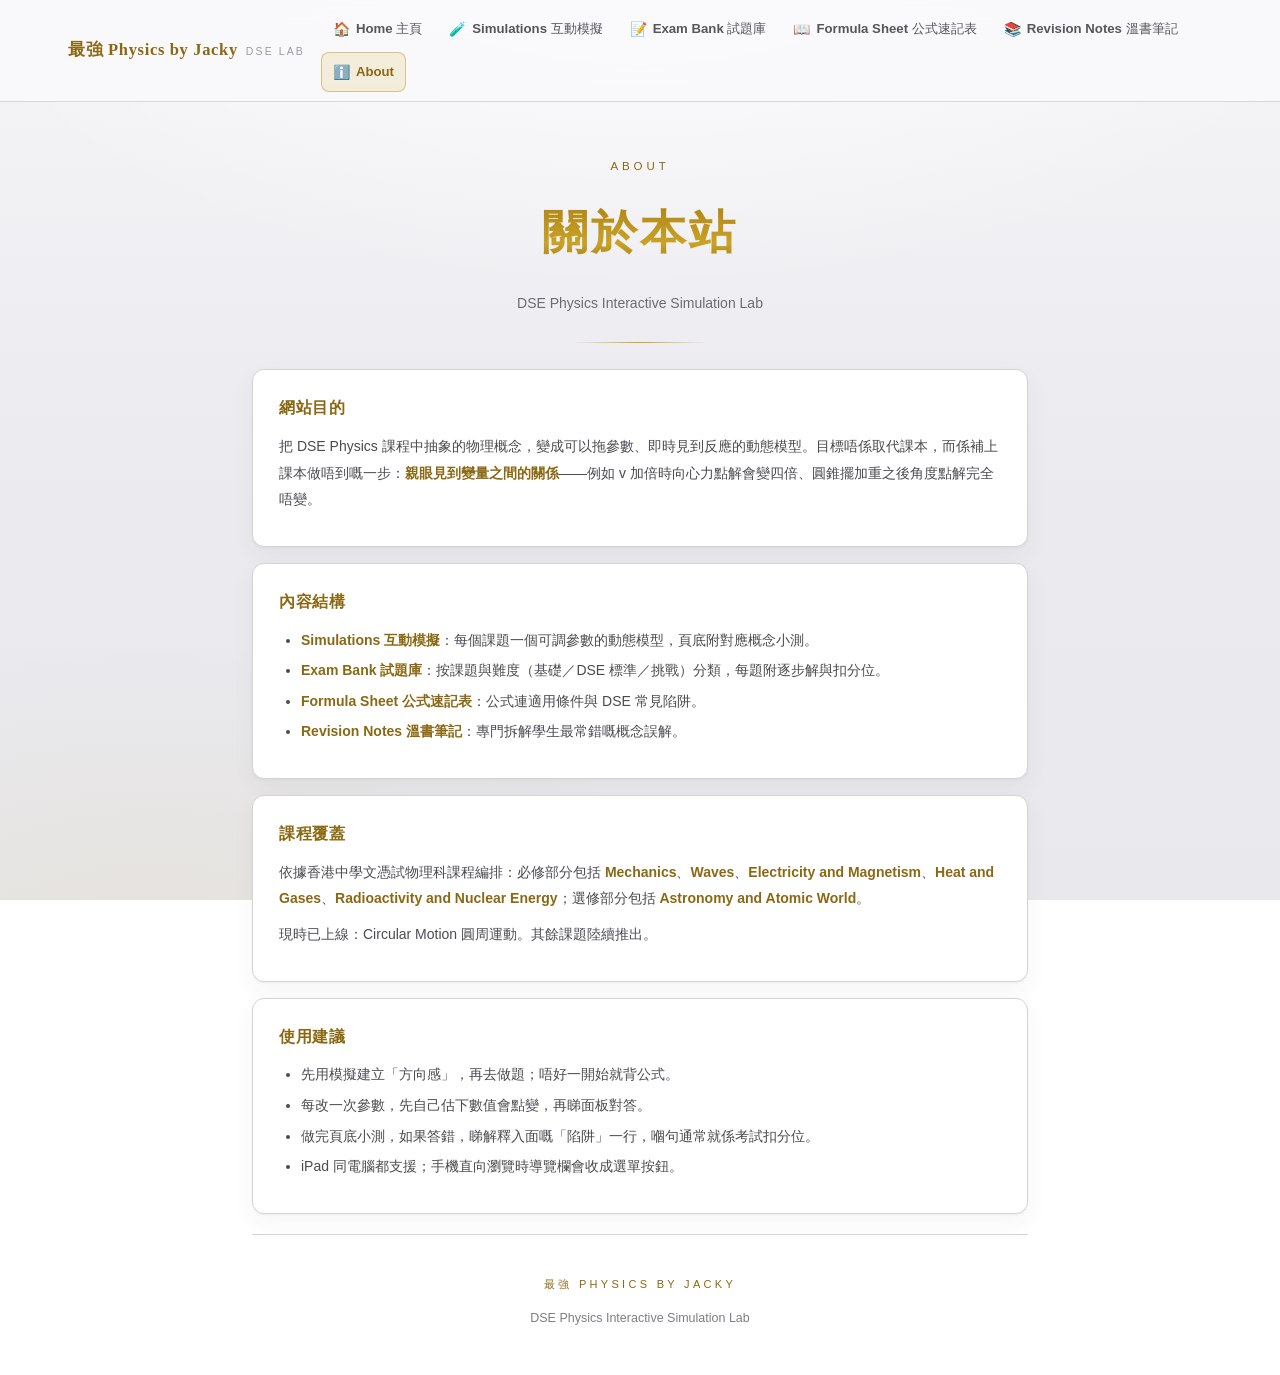
==== about.html @ f5bc0177 "Add files via upload" ====
<!DOCTYPE html>
<html lang="zh-Hant">
<head>
<meta charset="utf-8">
<meta name="viewport" content="width=device-width,initial-scale=1">
<title>About · 最強 Physics by Jacky</title>
<style>
  *{box-sizing:border-box}
  :root{--gold:#b8860b;--gold-bright:#c9a227;--gold-deep:#8b6914;
        --ink:#3c3c43;--ink-soft:#6b6b73;--line:#d4d4d8}
  body{margin:0;color:var(--ink);font-size:15px;line-height:1.8;
    font-family:-apple-system,"PingFang TC","Microsoft JhengHei","Noto Sans TC","Helvetica Neue",sans-serif;
    background:
      radial-gradient(1100px 620px at 50% -140px,rgba(255,255,255,.96),rgba(255,255,255,0) 70%),
      radial-gradient(760px 460px at 12% 108%,rgba(201,162,39,.09),rgba(201,162,39,0) 72%),
      linear-gradient(180deg,#f5f5f7 0%,#eaeaef 55%,#e8e8ed 100%);
    background-attachment:fixed;-webkit-font-smoothing:antialiased}
  .wrap{max-width:820px;margin:0 auto;padding:0 22px}
  .topnav{position:sticky;top:0;z-index:60;backdrop-filter:saturate(180%) blur(14px);
    -webkit-backdrop-filter:saturate(180%) blur(14px);
    background:rgba(250,250,252,.86);border-bottom:1px solid rgba(212,212,216,.9)}
  .topnav .bar{max-width:1180px;margin:0 auto;padding:9px 18px;display:flex;align-items:center;gap:16px}
  .brand{display:flex;align-items:baseline;gap:8px;text-decoration:none;margin-right:auto;white-space:nowrap}
  .brand b{font-family:"Songti TC","Noto Serif TC",Georgia,serif;font-size:16.5px;font-weight:650;
    letter-spacing:.04em;color:var(--gold-deep)}
  .brand i{font-style:normal;font-size:10.5px;letter-spacing:.2em;text-transform:uppercase;color:#9a9aa2}
  .navlinks{display:flex;align-items:center;gap:3px;flex-wrap:wrap}
  .navlinks a{display:inline-flex;align-items:center;gap:6px;text-decoration:none;font-size:13.2px;
    font-weight:550;color:#55555c;padding:7px 11px;border-radius:8px;border:1px solid transparent;
    transition:.18s;white-space:nowrap}
  .navlinks a:hover{color:var(--gold-deep);background:rgba(201,162,39,.10);border-color:rgba(184,134,11,.28)}
  .navlinks a.on{color:var(--gold-deep);background:rgba(201,162,39,.15);border-color:rgba(184,134,11,.42);font-weight:650}
  .navlinks a em{font-style:normal;font-size:14px;line-height:1}
  .navtoggle{display:none;background:#fff;border:1px solid var(--line);border-radius:8px;
    font-size:18px;line-height:1;color:var(--gold-deep);padding:6px 11px;cursor:pointer}
  @media(max-width:900px){
    .topnav .bar{padding:8px 14px}.navtoggle{display:block}
    .navlinks{display:none;position:absolute;left:12px;right:12px;top:calc(100% + 6px);
      background:rgba(252,252,254,.98);border:1px solid var(--line);border-radius:12px;
      box-shadow:0 10px 30px rgba(60,60,67,.14);padding:8px;flex-direction:column;align-items:stretch}
    .navlinks.open{display:flex}.navlinks a{padding:10px 12px;font-size:14px}}
  .page-head{padding:54px 0 26px;text-align:center}
  .eyebrow{font-size:11.5px;letter-spacing:.34em;text-transform:uppercase;color:var(--gold-deep);margin-bottom:16px}
  h1.title{margin:0;font-family:"Songti TC","Noto Serif TC",Georgia,serif;font-weight:600;
    font-size:clamp(30px,5vw,46px);letter-spacing:.06em;
    background:linear-gradient(180deg,#a97c0f 0%,#c9a227 62%,#8b6914 100%);
    -webkit-background-clip:text;background-clip:text;-webkit-text-fill-color:transparent}
  .lede{margin:16px auto 0;max-width:620px;font-size:14px;color:var(--ink-soft)}
  .divider{width:132px;height:1px;margin:26px auto 0;border:0;
    background:linear-gradient(90deg,transparent,var(--gold-bright),transparent)}
  .card{background:#fff;border:1px solid var(--line);border-radius:12px;padding:24px 26px;margin-bottom:16px;
    box-shadow:0 1px 2px rgba(60,60,67,.05),0 8px 22px rgba(60,60,67,.05)}
  .card h2{margin:0 0 10px;font-size:16px;font-weight:650;color:var(--gold-deep);
    font-family:"Songti TC","Noto Serif TC",Georgia,serif;letter-spacing:.04em}
  .card p{margin:9px 0;font-size:14px;line-height:1.9;color:#4a4a52}
  .card ul{margin:9px 0;padding-left:22px;font-size:14px;line-height:1.9;color:#4a4a52}
  .card li{margin:4px 0}
  .card b{color:#8b6914}
  footer{margin-top:20px;padding:34px 0 46px;text-align:center;border-top:1px solid var(--line)}
  footer .mark{display:inline-block;margin-bottom:12px;font-size:11px;letter-spacing:.3em;
    text-transform:uppercase;color:var(--gold-deep)}
  footer p{margin:0;font-size:12.5px;color:#7d7d85}
</style>
</head>
<body data-nav="about">

<nav class="topnav">
  <div class="bar">
    <a class="brand" href="index.html"><b>最強 Physics by Jacky</b><i>DSE Lab</i></a>
    <button class="navtoggle" id="navToggle" aria-label="開啟導覽選單" aria-expanded="false">☰</button>
    <div class="navlinks" id="navLinks">
      <a href="index.html" data-nav="home"><em>🏠</em>Home 主頁</a>
      <a href="simulations.html" data-nav="sim"><em>🧪</em>Simulations 互動模擬</a>
      <a href="exam-bank.html" data-nav="exam"><em>📝</em>Exam Bank 試題庫</a>
      <a href="formula-sheet.html" data-nav="formula"><em>📖</em>Formula Sheet 公式速記表</a>
      <a href="revision-notes.html" data-nav="notes"><em>📚</em>Revision Notes 溫書筆記</a>
      <a href="about.html" data-nav="about"><em>ℹ️</em>About</a>
    </div>
  </div>
</nav>

<div class="wrap">
  <header class="page-head">
    <div class="eyebrow">About</div>
    <h1 class="title">關於本站</h1>
    <p class="lede">DSE Physics Interactive Simulation Lab</p>
    <hr class="divider">
  </header>

  <main>
    <div class="card">
      <h2>網站目的</h2>
      <p>把 DSE Physics 課程中抽象的物理概念，變成可以拖參數、即時見到反應的動態模型。目標唔係取代課本，而係補上課本做唔到嘅一步：<b>親眼見到變量之間的關係</b>——例如 v 加倍時向心力點解會變四倍、圓錐擺加重之後角度點解完全唔變。</p>
    </div>

    <div class="card">
      <h2>內容結構</h2>
      <ul>
        <li><b>Simulations 互動模擬</b>：每個課題一個可調參數的動態模型，頁底附對應概念小測。</li>
        <li><b>Exam Bank 試題庫</b>：按課題與難度（基礎／DSE 標準／挑戰）分類，每題附逐步解與扣分位。</li>
        <li><b>Formula Sheet 公式速記表</b>：公式連適用條件與 DSE 常見陷阱。</li>
        <li><b>Revision Notes 溫書筆記</b>：專門拆解學生最常錯嘅概念誤解。</li>
      </ul>
    </div>

    <div class="card">
      <h2>課程覆蓋</h2>
      <p>依據香港中學文憑試物理科課程編排：必修部分包括 <b>Mechanics</b>、<b>Waves</b>、<b>Electricity and Magnetism</b>、<b>Heat and Gases</b>、<b>Radioactivity and Nuclear Energy</b>；選修部分包括 <b>Astronomy and Atomic World</b>。</p>
      <p>現時已上線：Circular Motion 圓周運動。其餘課題陸續推出。</p>
    </div>

    <div class="card">
      <h2>使用建議</h2>
      <ul>
        <li>先用模擬建立「方向感」，再去做題；唔好一開始就背公式。</li>
        <li>每改一次參數，先自己估下數值會點變，再睇面板對答。</li>
        <li>做完頁底小測，如果答錯，睇解釋入面嘅「陷阱」一行，嗰句通常就係考試扣分位。</li>
        <li>iPad 同電腦都支援；手機直向瀏覽時導覽欄會收成選單按鈕。</li>
      </ul>
    </div>
  </main>

  <footer>
    <span class="mark">最強 Physics by Jacky</span>
    <p>DSE Physics Interactive Simulation Lab</p>
  </footer>
</div>

<script>
  (function () {
    var key = document.body.dataset.nav || '';
    document.querySelectorAll('#navLinks a').forEach(function (a) {
      if (a.dataset.nav === key) a.classList.add('on');
    });
    var t = document.getElementById('navToggle'), l = document.getElementById('navLinks');
    t.addEventListener('click', function () {
      var open = l.classList.toggle('open');
      t.setAttribute('aria-expanded', open ? 'true' : 'false');
      t.textContent = open ? '✕' : '☰';
    });
    document.addEventListener('click', function (e) {
      if (!e.target.closest('.topnav') && l.classList.contains('open')) {
        l.classList.remove('open'); t.textContent = '☰';
      }
    });
  })();
</script>
</body>
</html>
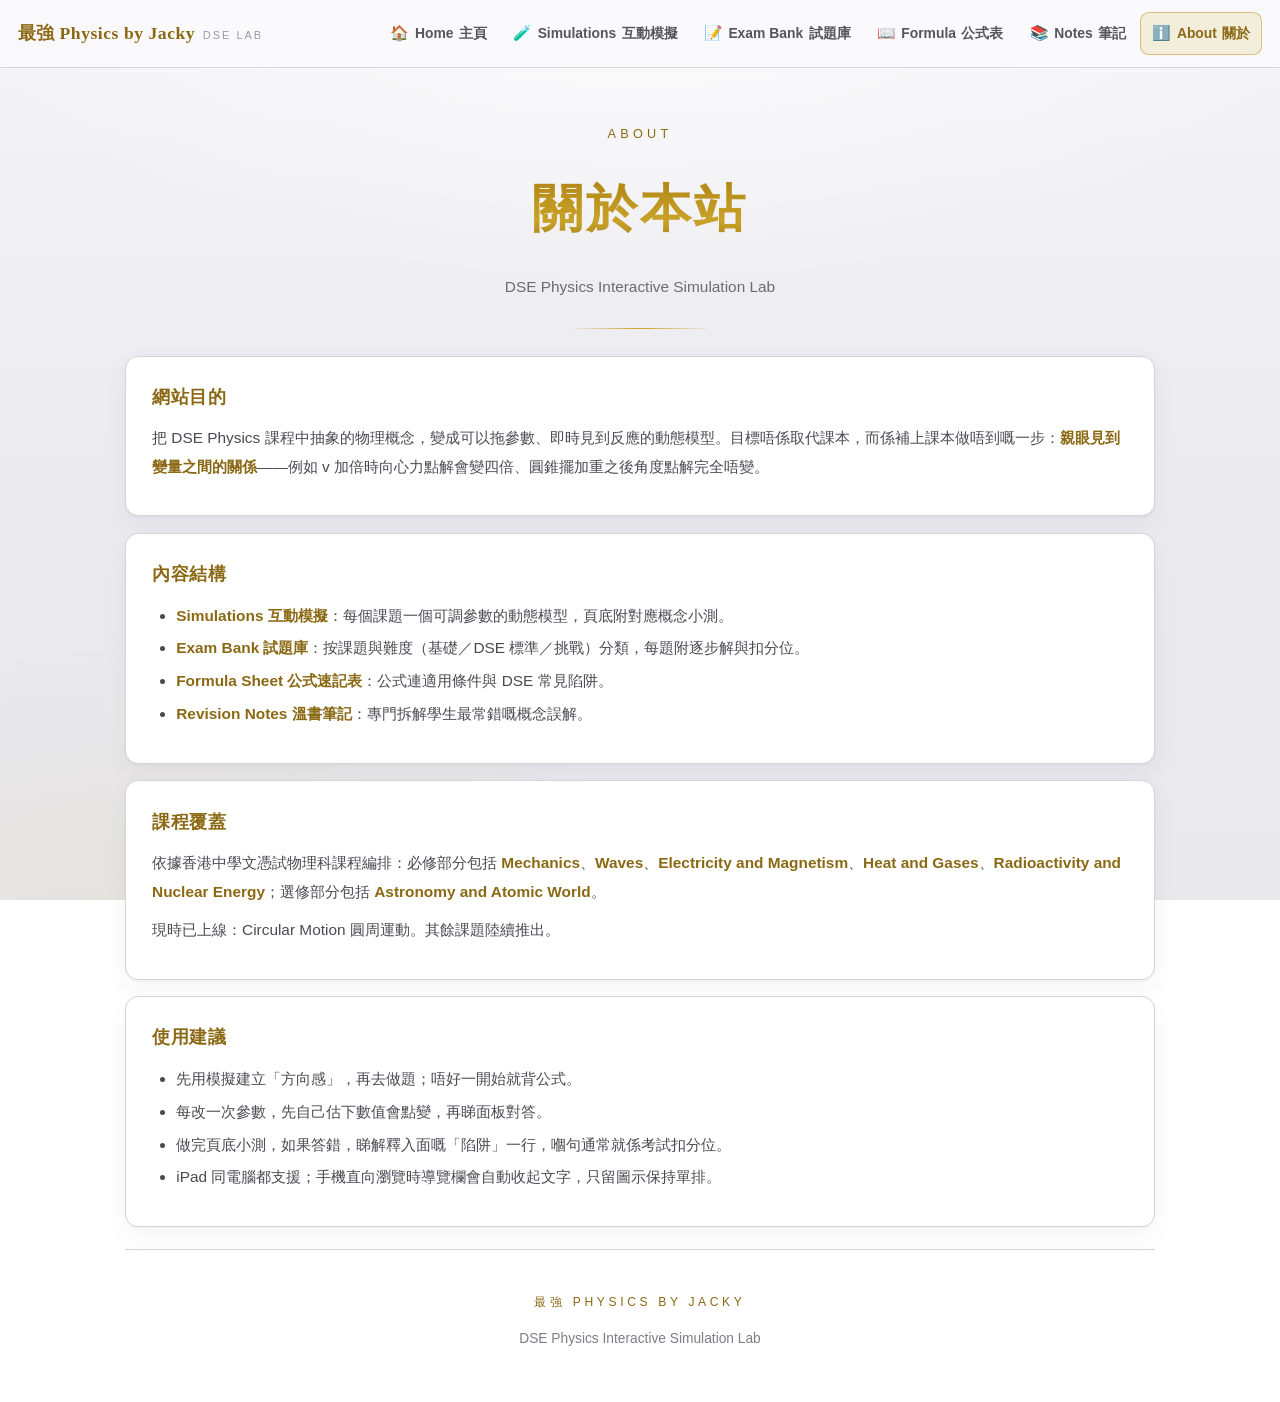
==== commit 807f184f: "Add files via upload" ====
--- a/about.html
+++ b/about.html
@@ -8,56 +8,58 @@
   *{box-sizing:border-box}
   :root{--gold:#b8860b;--gold-bright:#c9a227;--gold-deep:#8b6914;
         --ink:#3c3c43;--ink-soft:#6b6b73;--line:#d4d4d8}
-  body{margin:0;color:var(--ink);font-size:15px;line-height:1.8;
+  body{zoom:1.1}
+  body{margin:0;color:var(--ink);font-size:15px;line-height:1.85;
     font-family:-apple-system,"PingFang TC","Microsoft JhengHei","Noto Sans TC","Helvetica Neue",sans-serif;
     background:
       radial-gradient(1100px 620px at 50% -140px,rgba(255,255,255,.96),rgba(255,255,255,0) 70%),
       radial-gradient(760px 460px at 12% 108%,rgba(201,162,39,.09),rgba(201,162,39,0) 72%),
       linear-gradient(180deg,#f5f5f7 0%,#eaeaef 55%,#e8e8ed 100%);
-    background-attachment:fixed;-webkit-font-smoothing:antialiased}
-  .wrap{max-width:820px;margin:0 auto;padding:0 22px}
-  .topnav{position:sticky;top:0;z-index:60;backdrop-filter:saturate(180%) blur(14px);
+    background-attachment:fixed;-webkit-font-smoothing:antialiased;overflow-x:hidden}
+  .wrap{max-width:985px;margin:0 auto;padding:0 24px}
+  .topnav{position:sticky;top:0;z-index:80;backdrop-filter:saturate(180%) blur(14px);
     -webkit-backdrop-filter:saturate(180%) blur(14px);
-    background:rgba(250,250,252,.86);border-bottom:1px solid rgba(212,212,216,.9)}
-  .topnav .bar{max-width:1180px;margin:0 auto;padding:9px 18px;display:flex;align-items:center;gap:16px}
-  .brand{display:flex;align-items:baseline;gap:8px;text-decoration:none;margin-right:auto;white-space:nowrap}
-  .brand b{font-family:"Songti TC","Noto Serif TC",Georgia,serif;font-size:16.5px;font-weight:650;
-    letter-spacing:.04em;color:var(--gold-deep)}
-  .brand i{font-style:normal;font-size:10.5px;letter-spacing:.2em;text-transform:uppercase;color:#9a9aa2}
-  .navlinks{display:flex;align-items:center;gap:3px;flex-wrap:wrap}
-  .navlinks a{display:inline-flex;align-items:center;gap:6px;text-decoration:none;font-size:13.2px;
-    font-weight:550;color:#55555c;padding:7px 11px;border-radius:8px;border:1px solid transparent;
-    transition:.18s;white-space:nowrap}
+    background:rgba(250,250,252,.90);border-bottom:1px solid rgba(212,212,216,.9)}
+  .topnav .bar{max-width:1420px;margin:0 auto;padding:9px 16px;
+    display:flex;align-items:center;gap:12px;flex-wrap:nowrap}
+  .brand{display:flex;align-items:baseline;gap:7px;text-decoration:none;white-space:nowrap;flex:0 0 auto}
+  .brand b{font-family:"Songti TC","Noto Serif TC",Georgia,serif;font-size:16px;font-weight:650;
+    letter-spacing:.03em;color:var(--gold-deep)}
+  .brand i{font-style:normal;font-size:10px;letter-spacing:.18em;text-transform:uppercase;color:#9a9aa2}
+  .navlinks{flex:1 1 auto;min-width:0;display:flex;align-items:center;justify-content:flex-end;
+    gap:2px;flex-wrap:nowrap;overflow-x:auto;overflow-y:hidden;
+    -webkit-overflow-scrolling:touch;scrollbar-width:none;-ms-overflow-style:none;padding:2px 0}
+  .navlinks::-webkit-scrollbar{display:none}
+  .navlinks a{display:inline-flex;align-items:center;gap:5px;text-decoration:none;flex:0 0 auto;
+    font-size:12.6px;font-weight:600;color:#55555c;padding:7px 10px;border-radius:8px;
+    border:1px solid transparent;white-space:nowrap;transition:.16s}
   .navlinks a:hover{color:var(--gold-deep);background:rgba(201,162,39,.10);border-color:rgba(184,134,11,.28)}
-  .navlinks a.on{color:var(--gold-deep);background:rgba(201,162,39,.15);border-color:rgba(184,134,11,.42);font-weight:650}
-  .navlinks a em{font-style:normal;font-size:14px;line-height:1}
-  .navtoggle{display:none;background:#fff;border:1px solid var(--line);border-radius:8px;
-    font-size:18px;line-height:1;color:var(--gold-deep);padding:6px 11px;cursor:pointer}
-  @media(max-width:900px){
-    .topnav .bar{padding:8px 14px}.navtoggle{display:block}
-    .navlinks{display:none;position:absolute;left:12px;right:12px;top:calc(100% + 6px);
-      background:rgba(252,252,254,.98);border:1px solid var(--line);border-radius:12px;
-      box-shadow:0 10px 30px rgba(60,60,67,.14);padding:8px;flex-direction:column;align-items:stretch}
-    .navlinks.open{display:flex}.navlinks a{padding:10px 12px;font-size:14px}}
-  .page-head{padding:54px 0 26px;text-align:center}
-  .eyebrow{font-size:11.5px;letter-spacing:.34em;text-transform:uppercase;color:var(--gold-deep);margin-bottom:16px}
+  .navlinks a.on{color:var(--gold-deep);background:rgba(201,162,39,.15);border-color:rgba(184,134,11,.45);font-weight:700}
+  .navlinks a em{font-style:normal;font-size:13.5px;line-height:1}
+  @media(max-width:1180px){.brand b{font-size:14.5px}.brand i{display:none}
+    .navlinks a{padding:7px 8px;gap:4px}.navlinks a .en{display:none}}
+  @media(max-width:760px){.brand b{font-size:13px}
+    .navlinks a{padding:6px 7px;font-size:12px}
+    .navlinks a .zh{display:none}.navlinks a em{font-size:15px}}
+  .page-head{padding:50px 0 24px;text-align:center}
+  .eyebrow{font-size:11.5px;letter-spacing:.34em;text-transform:uppercase;color:var(--gold-deep);margin-bottom:15px}
   h1.title{margin:0;font-family:"Songti TC","Noto Serif TC",Georgia,serif;font-weight:600;
     font-size:clamp(30px,5vw,46px);letter-spacing:.06em;
     background:linear-gradient(180deg,#a97c0f 0%,#c9a227 62%,#8b6914 100%);
     -webkit-background-clip:text;background-clip:text;-webkit-text-fill-color:transparent}
-  .lede{margin:16px auto 0;max-width:620px;font-size:14px;color:var(--ink-soft)}
-  .divider{width:132px;height:1px;margin:26px auto 0;border:0;
+  .lede{margin:15px auto 0;max-width:620px;font-size:14px;color:var(--ink-soft)}
+  .divider{width:132px;height:1px;margin:24px auto 0;border:0;
     background:linear-gradient(90deg,transparent,var(--gold-bright),transparent)}
-  .card{background:#fff;border:1px solid var(--line);border-radius:12px;padding:24px 26px;margin-bottom:16px;
+  .card{background:#fff;border:1px solid var(--line);border-radius:12px;padding:22px 24px;margin-bottom:15px;
     box-shadow:0 1px 2px rgba(60,60,67,.05),0 8px 22px rgba(60,60,67,.05)}
   .card h2{margin:0 0 10px;font-size:16px;font-weight:650;color:var(--gold-deep);
     font-family:"Songti TC","Noto Serif TC",Georgia,serif;letter-spacing:.04em}
-  .card p{margin:9px 0;font-size:14px;line-height:1.9;color:#4a4a52}
-  .card ul{margin:9px 0;padding-left:22px;font-size:14px;line-height:1.9;color:#4a4a52}
+  .card p{margin:9px 0;font-size:14px;color:#4a4a52}
+  .card ul{margin:9px 0;padding-left:22px;font-size:14px;color:#4a4a52}
   .card li{margin:4px 0}
   .card b{color:#8b6914}
-  footer{margin-top:20px;padding:34px 0 46px;text-align:center;border-top:1px solid var(--line)}
-  footer .mark{display:inline-block;margin-bottom:12px;font-size:11px;letter-spacing:.3em;
+  footer{margin-top:20px;padding:32px 0 46px;text-align:center;border-top:1px solid var(--line)}
+  footer .mark{display:inline-block;margin-bottom:11px;font-size:11px;letter-spacing:.3em;
     text-transform:uppercase;color:var(--gold-deep)}
   footer p{margin:0;font-size:12.5px;color:#7d7d85}
 </style>
@@ -67,14 +69,13 @@
 <nav class="topnav">
   <div class="bar">
     <a class="brand" href="index.html"><b>最強 Physics by Jacky</b><i>DSE Lab</i></a>
-    <button class="navtoggle" id="navToggle" aria-label="開啟導覽選單" aria-expanded="false">☰</button>
     <div class="navlinks" id="navLinks">
-      <a href="index.html" data-nav="home"><em>🏠</em>Home 主頁</a>
-      <a href="simulations.html" data-nav="sim"><em>🧪</em>Simulations 互動模擬</a>
-      <a href="exam-bank.html" data-nav="exam"><em>📝</em>Exam Bank 試題庫</a>
-      <a href="formula-sheet.html" data-nav="formula"><em>📖</em>Formula Sheet 公式速記表</a>
-      <a href="revision-notes.html" data-nav="notes"><em>📚</em>Revision Notes 溫書筆記</a>
-      <a href="about.html" data-nav="about"><em>ℹ️</em>About</a>
+      <a href="index.html"          data-nav="home"><em>🏠</em><span class="en">Home</span><span class="zh">主頁</span></a>
+      <a href="simulations.html"    data-nav="sim"><em>🧪</em><span class="en">Simulations</span><span class="zh">互動模擬</span></a>
+      <a href="exam-bank.html"      data-nav="exam"><em>📝</em><span class="en">Exam Bank</span><span class="zh">試題庫</span></a>
+      <a href="formula-sheet.html"  data-nav="formula"><em>📖</em><span class="en">Formula</span><span class="zh">公式表</span></a>
+      <a href="revision-notes.html" data-nav="notes"><em>📚</em><span class="en">Notes</span><span class="zh">筆記</span></a>
+      <a href="about.html"          data-nav="about"><em>ℹ️</em><span class="en">About</span><span class="zh">關於</span></a>
     </div>
   </div>
 </nav>
@@ -92,7 +93,6 @@
       <h2>網站目的</h2>
       <p>把 DSE Physics 課程中抽象的物理概念，變成可以拖參數、即時見到反應的動態模型。目標唔係取代課本，而係補上課本做唔到嘅一步：<b>親眼見到變量之間的關係</b>——例如 v 加倍時向心力點解會變四倍、圓錐擺加重之後角度點解完全唔變。</p>
     </div>
-
     <div class="card">
       <h2>內容結構</h2>
       <ul>
@@ -102,20 +102,18 @@
         <li><b>Revision Notes 溫書筆記</b>：專門拆解學生最常錯嘅概念誤解。</li>
       </ul>
     </div>
-
     <div class="card">
       <h2>課程覆蓋</h2>
       <p>依據香港中學文憑試物理科課程編排：必修部分包括 <b>Mechanics</b>、<b>Waves</b>、<b>Electricity and Magnetism</b>、<b>Heat and Gases</b>、<b>Radioactivity and Nuclear Energy</b>；選修部分包括 <b>Astronomy and Atomic World</b>。</p>
       <p>現時已上線：Circular Motion 圓周運動。其餘課題陸續推出。</p>
     </div>
-
     <div class="card">
       <h2>使用建議</h2>
       <ul>
         <li>先用模擬建立「方向感」，再去做題；唔好一開始就背公式。</li>
         <li>每改一次參數，先自己估下數值會點變，再睇面板對答。</li>
         <li>做完頁底小測，如果答錯，睇解釋入面嘅「陷阱」一行，嗰句通常就係考試扣分位。</li>
-        <li>iPad 同電腦都支援；手機直向瀏覽時導覽欄會收成選單按鈕。</li>
+        <li>iPad 同電腦都支援；手機直向瀏覽時導覽欄會自動收起文字，只留圖示保持單排。</li>
       </ul>
     </div>
   </main>
@@ -132,17 +130,8 @@
     document.querySelectorAll('#navLinks a').forEach(function (a) {
       if (a.dataset.nav === key) a.classList.add('on');
     });
-    var t = document.getElementById('navToggle'), l = document.getElementById('navLinks');
-    t.addEventListener('click', function () {
-      var open = l.classList.toggle('open');
-      t.setAttribute('aria-expanded', open ? 'true' : 'false');
-      t.textContent = open ? '✕' : '☰';
-    });
-    document.addEventListener('click', function (e) {
-      if (!e.target.closest('.topnav') && l.classList.contains('open')) {
-        l.classList.remove('open'); t.textContent = '☰';
-      }
-    });
+    var on = document.querySelector('#navLinks a.on');
+    if (on && on.scrollIntoView) on.scrollIntoView({ block: 'nearest', inline: 'center' });
   })();
 </script>
 </body>
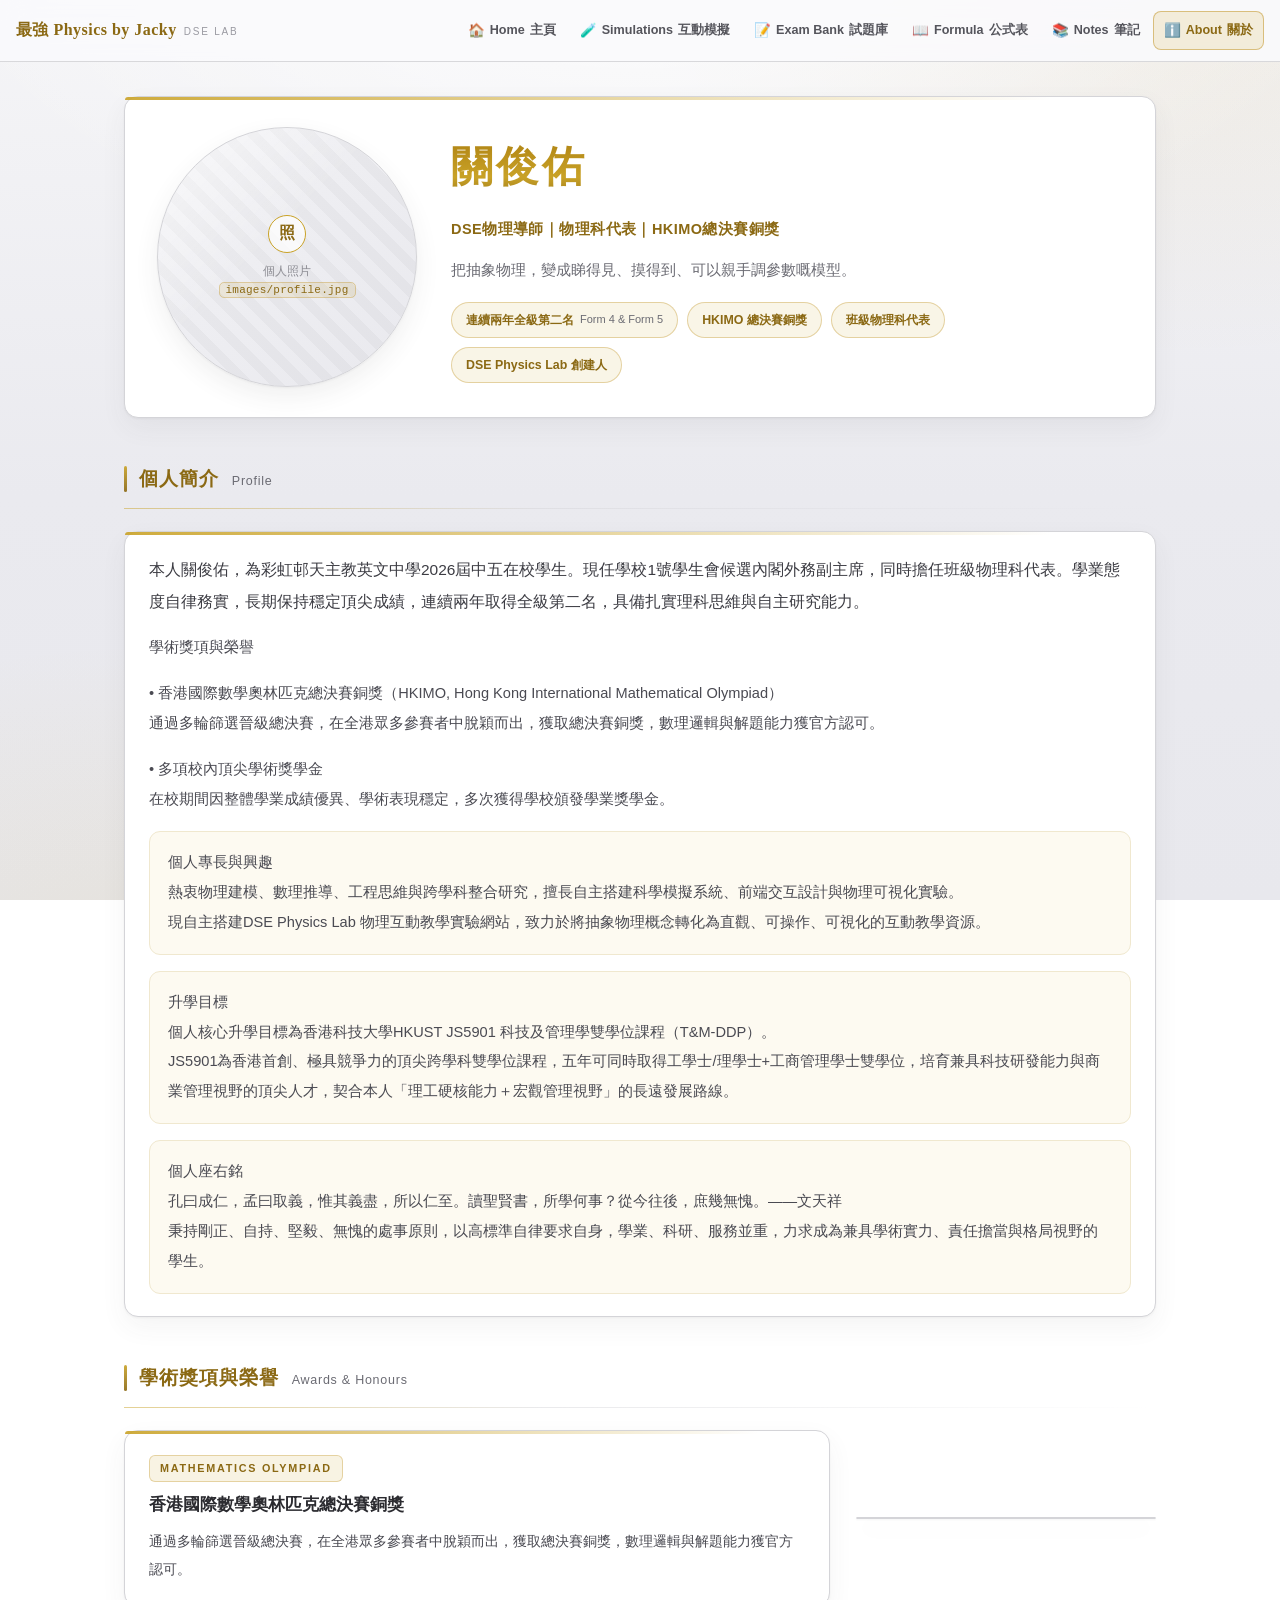
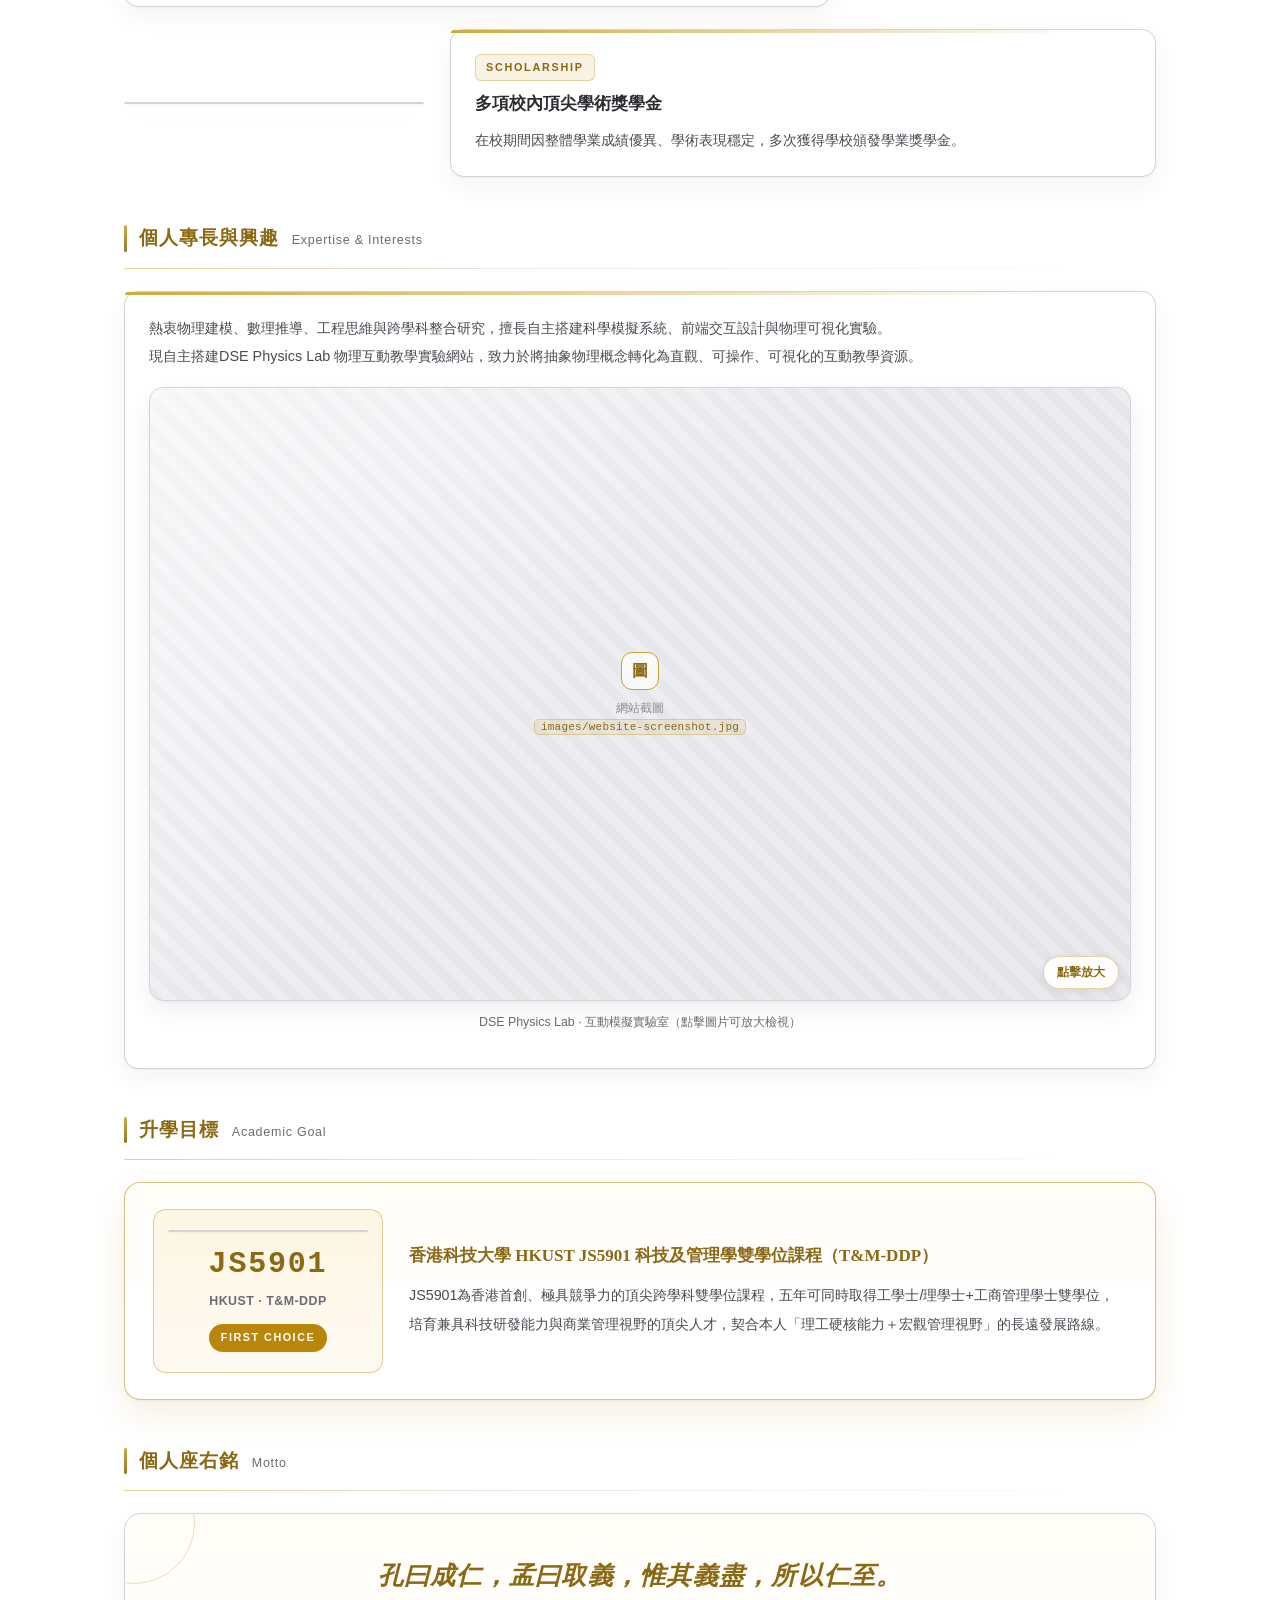
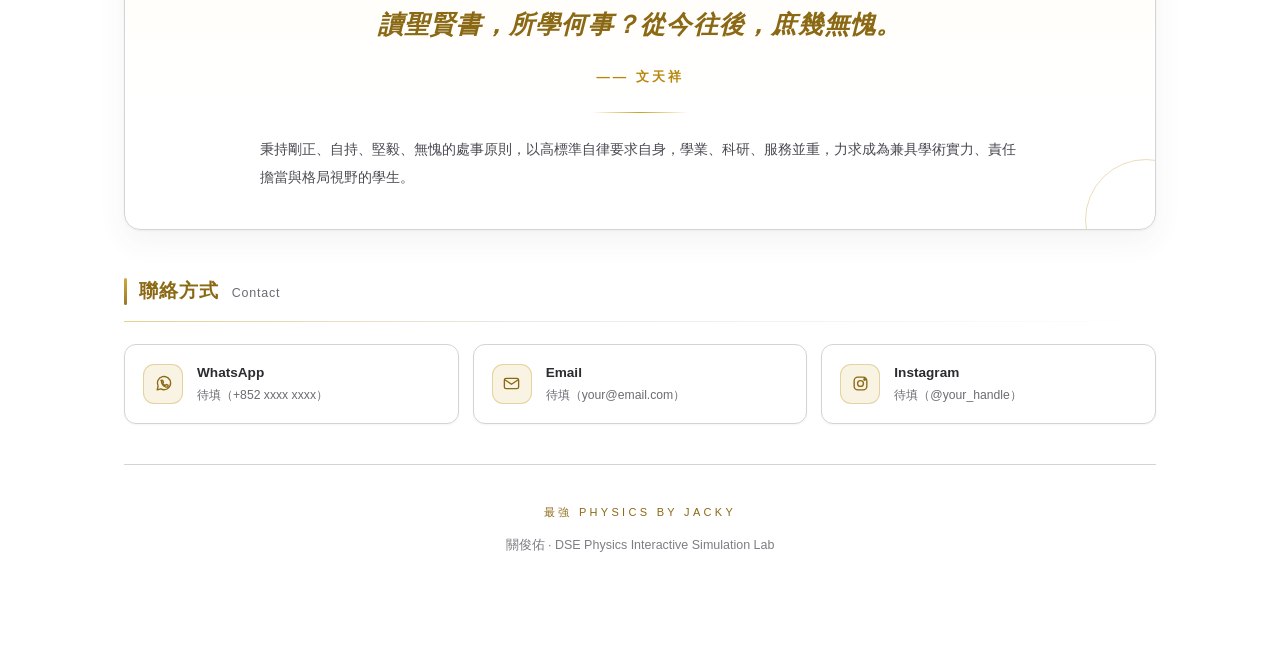
==== commit 5c19d118: "Add files via upload" ====
--- a/about.html
+++ b/about.html
@@ -3,20 +3,23 @@
 <head>
 <meta charset="utf-8">
 <meta name="viewport" content="width=device-width,initial-scale=1">
-<title>About · 最強 Physics by Jacky</title>
+<title>關於 · 關俊佑 · 最強 Physics by Jacky</title>
+<meta name="description" content="關俊佑 —— DSE 物理導師、物理科代表、HKIMO 總決賽銅獎。DSE Physics Interactive Simulation Lab 創建人。">
 <style>
   *{box-sizing:border-box}
   :root{--gold:#b8860b;--gold-bright:#c9a227;--gold-deep:#8b6914;
-        --ink:#3c3c43;--ink-soft:#6b6b73;--line:#d4d4d8}
-  body{zoom:1.1}
-  body{margin:0;color:var(--ink);font-size:15px;line-height:1.85;
+        --ink:#3c3c43;--ink-soft:#6b6b73;--line:#d4d4d8;--line-2:#eeeef2}
+  body{margin:0;color:var(--ink);font-size:15px;line-height:1.8;
     font-family:-apple-system,"PingFang TC","Microsoft JhengHei","Noto Sans TC","Helvetica Neue",sans-serif;
     background:
       radial-gradient(1100px 620px at 50% -140px,rgba(255,255,255,.96),rgba(255,255,255,0) 70%),
       radial-gradient(760px 460px at 12% 108%,rgba(201,162,39,.09),rgba(201,162,39,0) 72%),
+      radial-gradient(760px 460px at 92% 4%,rgba(184,134,11,.07),rgba(184,134,11,0) 70%),
       linear-gradient(180deg,#f5f5f7 0%,#eaeaef 55%,#e8e8ed 100%);
     background-attachment:fixed;-webkit-font-smoothing:antialiased;overflow-x:hidden}
-  .wrap{max-width:985px;margin:0 auto;padding:0 24px}
+  .wrap{max-width:1080px;margin:0 auto;padding:0 24px 44px}
+
+  /* ══ 頂部導航（沿用全站） ══ */
   .topnav{position:sticky;top:0;z-index:80;backdrop-filter:saturate(180%) blur(14px);
     -webkit-backdrop-filter:saturate(180%) blur(14px);
     background:rgba(250,250,252,.90);border-bottom:1px solid rgba(212,212,216,.9)}
@@ -41,24 +44,185 @@
   @media(max-width:760px){.brand b{font-size:13px}
     .navlinks a{padding:6px 7px;font-size:12px}
     .navlinks a .zh{display:none}.navlinks a em{font-size:15px}}
-  .page-head{padding:50px 0 24px;text-align:center}
-  .eyebrow{font-size:11.5px;letter-spacing:.34em;text-transform:uppercase;color:var(--gold-deep);margin-bottom:15px}
-  h1.title{margin:0;font-family:"Songti TC","Noto Serif TC",Georgia,serif;font-weight:600;
-    font-size:clamp(30px,5vw,46px);letter-spacing:.06em;
+
+  /* ══ 通用區塊標題 ══ */
+  .sec{margin-top:44px}
+  .sec-head{display:flex;align-items:baseline;gap:13px;padding-left:15px;position:relative;margin-bottom:20px}
+  .sec-head::before{content:"";position:absolute;left:0;top:4px;bottom:4px;width:3px;border-radius:2px;
+    background:linear-gradient(180deg,var(--gold-bright),var(--gold-deep));opacity:.9}
+  .sec-head h2{margin:0;font-size:19px;font-weight:650;letter-spacing:.05em;color:var(--gold-deep);
+    font-family:"Songti TC","Noto Serif TC",Georgia,serif}
+  .sec-head span{font-size:12.5px;color:var(--ink-soft);letter-spacing:.06em}
+  .sec-line{height:1px;margin:-8px 0 22px;
+    background:linear-gradient(90deg,var(--gold-bright) 0%,var(--line) 40%,transparent 100%);opacity:.5}
+
+  /* ══ 卡片 ══ */
+  .card{position:relative;background:#fff;border:1px solid var(--line);border-radius:14px;
+    padding:22px 24px;box-shadow:0 1px 2px rgba(60,60,67,.05),0 10px 26px rgba(60,60,67,.06)}
+  .card::before{content:"";position:absolute;left:0;top:0;height:3px;width:100%;
+    border-radius:14px 14px 0 0;opacity:.9;
+    background:linear-gradient(90deg,var(--gold-bright),transparent 90%)}
+
+  /* ══ 1. 頂部個人卡 ══ */
+  .hero{display:grid;grid-template-columns:260px minmax(0,1fr);gap:34px;align-items:center;
+    margin-top:34px;padding:30px 32px}
+  @media(max-width:840px){.hero{grid-template-columns:1fr;gap:24px;padding:24px 20px;text-align:center}}
+
+  /* 頭像 / 圖片：未上載時自動顯示灰色佔位符 */
+  .figure{position:relative;margin:0;border-radius:14px;overflow:hidden;
+    background:linear-gradient(135deg,#f2f2f5 0%,#e9e9ee 100%);
+    border:1px solid var(--line);box-shadow:0 1px 2px rgba(60,60,67,.05),0 10px 24px rgba(60,60,67,.08)}
+  .figure img{position:relative;z-index:2;display:block;width:100%;height:auto;
+    border-radius:13px;opacity:0;transition:opacity .5s ease}
+  .figure img.loaded{opacity:1}
+  .figure::after{content:"";position:absolute;inset:0;
+    background:
+      linear-gradient(135deg,rgba(255,255,255,.55) 0%,rgba(255,255,255,0) 45%),
+      repeating-linear-gradient(45deg,rgba(0,0,0,.028) 0 10px,rgba(0,0,0,0) 10px 20px)}
+  .figure .ph{position:absolute;inset:0;z-index:1;display:flex;flex-direction:column;
+    align-items:center;justify-content:center;gap:9px;text-align:center;padding:14px}
+  .figure .ph .icon{width:38px;height:38px;border-radius:11px;border:1.6px solid var(--gold-bright);
+    display:flex;align-items:center;justify-content:center;color:var(--gold-deep);
+    font-size:16px;font-weight:800;background:rgba(255,255,255,.72)}
+  .figure .ph .txt{font-size:11.6px;line-height:1.55;color:#8c8c93;letter-spacing:.02em}
+  .figure .ph code{font-family:ui-monospace,Menlo,monospace;font-size:11px;color:var(--gold-deep);
+    background:rgba(201,162,39,.12);border:1px solid rgba(184,134,11,.3);border-radius:5px;padding:1px 6px}
+  .figure img.loaded ~ .ph{display:none}
+
+  .avatar .figure{border-radius:50%;aspect-ratio:1/1}
+  .avatar .figure img{height:100%;object-fit:cover;border-radius:50%}
+  .avatar .figure::after{border-radius:50%}
+  .avatar .figure .ph .icon{border-radius:50%}
+
+  .id h1{margin:0;font-family:"Songti TC","Noto Serif TC",Georgia,serif;font-weight:600;
+    font-size:clamp(30px,5vw,42px);letter-spacing:.08em;
     background:linear-gradient(180deg,#a97c0f 0%,#c9a227 62%,#8b6914 100%);
     -webkit-background-clip:text;background-clip:text;-webkit-text-fill-color:transparent}
-  .lede{margin:15px auto 0;max-width:620px;font-size:14px;color:var(--ink-soft)}
-  .divider{width:132px;height:1px;margin:24px auto 0;border:0;
+  .id .role{margin:10px 0 0;font-size:14.5px;font-weight:650;color:var(--gold-deep);letter-spacing:.03em}
+  .id .slogan{margin:14px 0 0;font-size:15px;color:var(--ink-soft);line-height:1.85}
+  .pills{display:flex;gap:9px;flex-wrap:wrap;margin-top:18px}
+  @media(max-width:840px){.pills{justify-content:center}}
+  .pill{display:inline-flex;align-items:center;gap:6px;font-size:12.4px;font-weight:650;
+    color:var(--gold-deep);background:rgba(201,162,39,.11);
+    border:1px solid rgba(184,134,11,.32);border-radius:20px;padding:6px 14px}
+  .pill em{font-style:normal;font-size:11px;color:var(--ink-soft);font-weight:500}
+
+  /* ══ 2. 個人簡介正文 ══ */
+  .bio p{margin:0 0 16px}
+  .bio p:last-child{margin-bottom:0}
+  .bio-lead{font-size:15.5px;line-height:2.05;color:var(--ink)}
+  .bio-body{font-size:14.6px;line-height:2.05;color:#4a4a52}
+  .bio-body b{color:var(--gold-deep);font-weight:700}
+  .bio-note{font-size:14.6px;line-height:2.05;color:#4a4a52;
+    background:#fdfaf1;border:1px solid #f0e8cf;border-radius:11px;padding:16px 18px}
+
+  /* ══ 3. 獎項（左右交替） ══ */
+  .award{display:grid;grid-template-columns:minmax(0,1fr) 300px;gap:26px;align-items:center;
+    margin-bottom:22px}
+  .award.rev{grid-template-columns:300px minmax(0,1fr)}
+  .award.rev .award-fig{order:-1}
+  @media(max-width:860px){
+    .award,.award.rev{grid-template-columns:1fr;gap:18px}
+    .award.rev .award-fig{order:0}
+  }
+  .award-fig{margin:0}
+  .award-fig .figure{aspect-ratio:4/3}
+  .award-fig .figure img{height:100%;object-fit:cover}
+  .award-body .tag{display:inline-block;font-size:10.8px;font-weight:800;letter-spacing:.16em;
+    text-transform:uppercase;color:var(--gold-deep);background:rgba(201,162,39,.13);
+    border:1px solid rgba(184,134,11,.3);border-radius:6px;padding:3px 10px;margin-bottom:11px}
+  .award-body h3{margin:0 0 10px;font-size:16.5px;font-weight:650;color:#2b2b30;line-height:1.5;
+    font-family:"Songti TC","Noto Serif TC",Georgia,serif}
+  .award-body p{margin:0;font-size:14.2px;line-height:1.95;color:#4a4a52}
+
+  /* ══ 4. 專長與興趣 + 網站截圖 ══ */
+  .skill-text{font-size:14.4px;line-height:2.0;color:#4a4a52;margin:0 0 16px}
+  .shot{position:relative;cursor:zoom-in}
+  .shot .figure{aspect-ratio:16/10}
+  .shot .figure img{height:100%;object-fit:cover;object-position:top center}
+  .shot .zoom{position:absolute;right:12px;bottom:12px;z-index:3;font-size:11.6px;font-weight:700;
+    color:var(--gold-deep);background:rgba(255,255,255,.92);border:1px solid rgba(184,134,11,.35);
+    border-radius:20px;padding:5px 13px;box-shadow:0 2px 8px rgba(60,60,67,.10)}
+  .shotcap{margin-top:10px;font-size:12.4px;color:var(--ink-soft);text-align:center}
+
+  /* 燈箱 */
+  .lb{position:fixed;inset:0;z-index:200;display:none;align-items:center;justify-content:center;
+    background:rgba(28,26,24,.82);backdrop-filter:blur(6px);-webkit-backdrop-filter:blur(6px);
+    padding:26px;cursor:zoom-out}
+  .lb.open{display:flex}
+  .lb img{max-width:min(1200px,94vw);max-height:88vh;border-radius:12px;
+    border:1px solid rgba(255,255,255,.35);box-shadow:0 20px 60px rgba(0,0,0,.45);background:#fff}
+  .lb .lbx{position:absolute;top:18px;right:22px;font-size:13px;font-weight:700;color:#fff;
+    background:rgba(255,255,255,.14);border:1px solid rgba(255,255,255,.35);
+    border-radius:9px;padding:7px 14px}
+
+  /* ══ 5. 升學目標：金色強調卡 ══ */
+  .goal{position:relative;border:1.5px solid rgba(184,134,11,.5);border-radius:16px;
+    background:linear-gradient(180deg,#fffdf7 0%,#fff 60%);padding:0;overflow:hidden;
+    box-shadow:0 1px 2px rgba(60,60,67,.05),0 14px 34px rgba(184,134,11,.13)}
+  .goal-grid{display:grid;grid-template-columns:230px minmax(0,1fr);gap:26px;align-items:center;
+    padding:26px 28px}
+  @media(max-width:820px){.goal-grid{grid-template-columns:1fr;gap:20px;padding:22px 20px}}
+  .goal-code{text-align:center;padding:20px 14px;border-radius:13px;
+    background:linear-gradient(180deg,#fdf6e3,#fdfaf1);border:1px solid rgba(184,134,11,.38)}
+  .goal-code .code{font-family:ui-monospace,Menlo,monospace;font-size:30px;font-weight:800;
+    letter-spacing:.06em;color:var(--gold-deep);line-height:1.2}
+  .goal-code .uni{margin-top:8px;font-size:12.4px;font-weight:650;color:var(--ink-soft);letter-spacing:.04em}
+  .goal-code .badge{margin-top:12px;display:inline-block;font-size:10.8px;font-weight:800;
+    letter-spacing:.14em;text-transform:uppercase;color:#fff;background:var(--gold);
+    border-radius:20px;padding:4px 12px}
+  .goal-body h3{margin:0 0 12px;font-size:17px;font-weight:650;color:var(--gold-deep);
+    font-family:"Songti TC","Noto Serif TC",Georgia,serif;line-height:1.5}
+  .goal-body p{margin:0 0 12px;font-size:14.3px;line-height:2.0;color:#4a4a52}
+  .goal-body p:last-child{margin-bottom:0}
+  .goal-body b{color:var(--gold-deep)}
+  .goal-fig{margin:0 0 14px}
+  .goal-fig .figure{aspect-ratio:16/9}
+
+  /* ══ 6. 座右銘 ══ */
+  .motto{position:relative;text-align:center;padding:38px 30px;
+    background:linear-gradient(180deg,#fffdf7,#fff 65%);
+    border:1px solid var(--line);border-radius:16px;overflow:hidden;
+    box-shadow:0 1px 2px rgba(60,60,67,.05),0 12px 30px rgba(60,60,67,.06)}
+  .motto::before,.motto::after{content:"";position:absolute;width:120px;height:120px;
+    border:1.5px solid rgba(184,134,11,.28);border-radius:50%}
+  .motto::before{left:-52px;top:-52px}
+  .motto::after{right:-52px;bottom:-52px}
+  .motto q{display:block;quotes:none;font-family:"Songti TC","Noto Serif TC",Georgia,serif;
+    font-style:italic;font-weight:600;font-size:clamp(18px,3vw,25px);line-height:1.95;
+    letter-spacing:.05em;color:var(--gold-deep);max-width:780px;margin:0 auto}
+  .motto .src{display:block;margin-top:16px;font-size:13.4px;font-style:normal;font-weight:650;
+    letter-spacing:.22em;color:var(--gold);font-family:-apple-system,"PingFang TC",sans-serif}
+  .motto .mline{width:96px;height:1px;margin:22px auto;border:0;
     background:linear-gradient(90deg,transparent,var(--gold-bright),transparent)}
-  .card{background:#fff;border:1px solid var(--line);border-radius:12px;padding:22px 24px;margin-bottom:15px;
-    box-shadow:0 1px 2px rgba(60,60,67,.05),0 8px 22px rgba(60,60,67,.05)}
-  .card h2{margin:0 0 10px;font-size:16px;font-weight:650;color:var(--gold-deep);
-    font-family:"Songti TC","Noto Serif TC",Georgia,serif;letter-spacing:.04em}
-  .card p{margin:9px 0;font-size:14px;color:#4a4a52}
-  .card ul{margin:9px 0;padding-left:22px;font-size:14px;color:#4a4a52}
-  .card li{margin:4px 0}
-  .card b{color:#8b6914}
-  footer{margin-top:20px;padding:32px 0 46px;text-align:center;border-top:1px solid var(--line)}
+  .motto .mnote{margin:0 auto;max-width:760px;font-size:14.2px;line-height:2.0;color:#4a4a52;text-align:left}
+
+  /* ══ 7. 聯絡方式 ══ */
+  .contact-grid{display:grid;grid-template-columns:repeat(3,1fr);gap:14px}
+  @media(max-width:820px){.contact-grid{grid-template-columns:1fr}}
+  .contact{display:flex;align-items:center;gap:14px;padding:16px 18px;border-radius:12px;
+    background:#fff;border:1px solid var(--line);text-decoration:none;
+    box-shadow:0 1px 2px rgba(60,60,67,.05);transition:.18s}
+  .contact:hover{border-color:var(--gold-bright);background:#fdfaf1;transform:translateY(-2px);
+    box-shadow:0 4px 14px rgba(184,134,11,.14)}
+  .contact .ic{flex:0 0 40px;height:40px;border-radius:11px;display:flex;align-items:center;
+    justify-content:center;background:rgba(201,162,39,.13);border:1px solid rgba(184,134,11,.3)}
+  .contact .ic svg{width:19px;height:19px;stroke:var(--gold-deep);fill:none;stroke-width:1.7;
+    stroke-linecap:round;stroke-linejoin:round}
+  .contact .tx{min-width:0}
+  .contact .tx b{display:block;font-size:13.6px;font-weight:700;color:#2b2b30}
+  .contact .tx span{display:block;font-size:12.2px;color:var(--ink-soft);
+    overflow:hidden;text-overflow:ellipsis;white-space:nowrap}
+
+  /* ══ 8. 捲動淡入 ══ */
+  .reveal{opacity:0;transform:translateY(16px);transition:opacity .62s cubic-bezier(.22,.61,.36,1),
+    transform .62s cubic-bezier(.22,.61,.36,1)}
+  .reveal.in{opacity:1;transform:none}
+  @media(prefers-reduced-motion:reduce){
+    .reveal{opacity:1;transform:none;transition:none}
+  }
+
+  footer{margin-top:40px;padding:32px 0 46px;text-align:center;border-top:1px solid var(--line)}
   footer .mark{display:inline-block;margin-bottom:11px;font-size:11px;letter-spacing:.3em;
     text-transform:uppercase;color:var(--gold-deep)}
   footer p{margin:0;font-size:12.5px;color:#7d7d85}
@@ -81,47 +245,176 @@
 </nav>
 
 <div class="wrap">
-  <header class="page-head">
-    <div class="eyebrow">About</div>
-    <h1 class="title">關於本站</h1>
-    <p class="lede">DSE Physics Interactive Simulation Lab</p>
-    <hr class="divider">
-  </header>
-
-  <main>
+
+  <!-- ══════════ 1. 頂部：頭像 + 姓名 + 頭銜 + 標語 ══════════ -->
+  <section class="card hero reveal">
+    <div class="avatar">
+      <figure class="figure">
+        <img id="imgProfile" src="images/profile.jpg" alt="關俊佑個人照片">
+        <figcaption class="ph">
+          <span class="icon">照</span>
+          <span class="txt">個人照片<br><code>images/profile.jpg</code></span>
+        </figcaption>
+      </figure>
+    </div>
+    <div class="id">
+      <h1>關俊佑</h1>
+      <p class="role">DSE物理導師｜物理科代表｜HKIMO總決賽銅獎</p>
+      <p class="slogan">把抽象物理，變成睇得見、摸得到、可以親手調參數嘅模型。</p>
+      <div class="pills">
+        <span class="pill">連續兩年全級第二名 <em>Form 4 &amp; Form 5</em></span>
+        <span class="pill">HKIMO 總決賽銅獎</span>
+        <span class="pill">班級物理科代表</span>
+        <span class="pill">DSE Physics Lab 創建人</span>
+      </div>
+    </div>
+  </section>
+
+  <!-- ══════════ 2. 個人簡介正文 ══════════ -->
+  <section class="sec reveal">
+    <div class="sec-head"><h2>個人簡介</h2><span>Profile</span></div>
+    <div class="sec-line"></div>
+    <div class="card bio">
+      <p class="bio-lead">本人關俊佑，為彩虹邨天主教英文中學2026屆中五在校學生。現任學校1號學生會候選內閣外務副主席，同時擔任班級物理科代表。學業態度自律務實，長期保持穩定頂尖成績，連續兩年取得全級第二名，具備扎實理科思維與自主研究能力。</p>
+      <p class="bio-body">學術獎項與榮譽</p>
+      <p class="bio-body">• 香港國際數學奧林匹克總決賽銅獎（HKIMO, Hong Kong International Mathematical Olympiad）<br>通過多輪篩選晉級總決賽，在全港眾多參賽者中脫穎而出，獲取總決賽銅獎，數理邏輯與解題能力獲官方認可。</p>
+      <p class="bio-body">• 多項校內頂尖學術獎學金<br>在校期間因整體學業成績優異、學術表現穩定，多次獲得學校頒發學業獎學金。</p>
+      <p class="bio-note">個人專長與興趣<br>熱衷物理建模、數理推導、工程思維與跨學科整合研究，擅長自主搭建科學模擬系統、前端交互設計與物理可視化實驗。<br>現自主搭建DSE Physics Lab 物理互動教學實驗網站，致力於將抽象物理概念轉化為直觀、可操作、可視化的互動教學資源。</p>
+      <p class="bio-note">升學目標<br>個人核心升學目標為香港科技大學HKUST JS5901 科技及管理學雙學位課程（T&amp;M-DDP）。<br>JS5901為香港首創、極具競爭力的頂尖跨學科雙學位課程，五年可同時取得工學士/理學士+工商管理學士雙學位，培育兼具科技研發能力與商業管理視野的頂尖人才，契合本人「理工硬核能力＋宏觀管理視野」的長遠發展路線。</p>
+      <p class="bio-note">個人座右銘<br>孔曰成仁，孟曰取義，惟其義盡，所以仁至。讀聖賢書，所學何事？從今往後，庶幾無愧。——文天祥<br>秉持剛正、自持、堅毅、無愧的處事原則，以高標準自律要求自身，學業、科研、服務並重，力求成為兼具學術實力、責任擔當與格局視野的學生。</p>
+    </div>
+  </section>
+
+  <!-- ══════════ 3. 學術獎項與榮譽（左右交替） ══════════ -->
+  <section class="sec reveal">
+    <div class="sec-head"><h2>學術獎項與榮譽</h2><span>Awards &amp; Honours</span></div>
+    <div class="sec-line"></div>
+
+    <article class="award reveal">
+      <div class="award-body card">
+        <span class="tag">Mathematics Olympiad</span>
+        <h3>香港國際數學奧林匹克總決賽銅獎</h3>
+        <p>通過多輪篩選晉級總決賽，在全港眾多參賽者中脫穎而出，獲取總決賽銅獎，數理邏輯與解題能力獲官方認可。</p>
+      </div>
+      <figure class="award-fig figure">
+        <img id="imgHkimo" src="images/hkimo-award.jpg" alt="HKIMO 總決賽銅獎證書">
+        <figcaption class="ph">
+          <span class="icon">獎</span>
+          <span class="txt">HKIMO 銅獎證書<br><code>images/hkimo-award.jpg</code></span>
+        </figcaption>
+      </figure>
+    </article>
+
+    <article class="award rev reveal">
+      <div class="award-body card">
+        <span class="tag">Scholarship</span>
+        <h3>多項校內頂尖學術獎學金</h3>
+        <p>在校期間因整體學業成績優異、學術表現穩定，多次獲得學校頒發學業獎學金。</p>
+      </div>
+      <figure class="award-fig figure">
+        <img id="imgScholarship" src="images/scholarship.jpg" alt="學業獎學金證書">
+        <figcaption class="ph">
+          <span class="icon">獎</span>
+          <span class="txt">獎學金證書<br><code>images/scholarship.jpg</code></span>
+        </figcaption>
+      </figure>
+    </article>
+  </section>
+
+  <!-- ══════════ 4. 個人專長與興趣 + 網站截圖 ══════════ -->
+  <section class="sec reveal">
+    <div class="sec-head"><h2>個人專長與興趣</h2><span>Expertise &amp; Interests</span></div>
+    <div class="sec-line"></div>
     <div class="card">
-      <h2>網站目的</h2>
-      <p>把 DSE Physics 課程中抽象的物理概念，變成可以拖參數、即時見到反應的動態模型。目標唔係取代課本，而係補上課本做唔到嘅一步：<b>親眼見到變量之間的關係</b>——例如 v 加倍時向心力點解會變四倍、圓錐擺加重之後角度點解完全唔變。</p>
-    </div>
-    <div class="card">
-      <h2>內容結構</h2>
-      <ul>
-        <li><b>Simulations 互動模擬</b>：每個課題一個可調參數的動態模型，頁底附對應概念小測。</li>
-        <li><b>Exam Bank 試題庫</b>：按課題與難度（基礎／DSE 標準／挑戰）分類，每題附逐步解與扣分位。</li>
-        <li><b>Formula Sheet 公式速記表</b>：公式連適用條件與 DSE 常見陷阱。</li>
-        <li><b>Revision Notes 溫書筆記</b>：專門拆解學生最常錯嘅概念誤解。</li>
-      </ul>
-    </div>
-    <div class="card">
-      <h2>課程覆蓋</h2>
-      <p>依據香港中學文憑試物理科課程編排：必修部分包括 <b>Mechanics</b>、<b>Waves</b>、<b>Electricity and Magnetism</b>、<b>Heat and Gases</b>、<b>Radioactivity and Nuclear Energy</b>；選修部分包括 <b>Astronomy and Atomic World</b>。</p>
-      <p>現時已上線：Circular Motion 圓周運動。其餘課題陸續推出。</p>
-    </div>
-    <div class="card">
-      <h2>使用建議</h2>
-      <ul>
-        <li>先用模擬建立「方向感」，再去做題；唔好一開始就背公式。</li>
-        <li>每改一次參數，先自己估下數值會點變，再睇面板對答。</li>
-        <li>做完頁底小測，如果答錯，睇解釋入面嘅「陷阱」一行，嗰句通常就係考試扣分位。</li>
-        <li>iPad 同電腦都支援；手機直向瀏覽時導覽欄會自動收起文字，只留圖示保持單排。</li>
-      </ul>
-    </div>
-  </main>
+      <p class="skill-text">熱衷物理建模、數理推導、工程思維與跨學科整合研究，擅長自主搭建科學模擬系統、前端交互設計與物理可視化實驗。<br>現自主搭建DSE Physics Lab 物理互動教學實驗網站，致力於將抽象物理概念轉化為直觀、可操作、可視化的互動教學資源。</p>
+      <div class="shot" id="shotWrap">
+        <figure class="figure">
+          <img id="imgWebsite" src="images/website-screenshot.jpg" alt="DSE Physics Lab 網站截圖">
+          <figcaption class="ph">
+            <span class="icon">圖</span>
+            <span class="txt">網站截圖<br><code>images/website-screenshot.jpg</code></span>
+          </figcaption>
+        </figure>
+        <span class="zoom">點擊放大</span>
+      </div>
+      <p class="shotcap">DSE Physics Lab · 互動模擬實驗室（點擊圖片可放大檢視）</p>
+    </div>
+  </section>
+
+  <!-- ══════════ 5. 升學目標：金色強調卡 ══════════ -->
+  <section class="sec reveal">
+    <div class="sec-head"><h2>升學目標</h2><span>Academic Goal</span></div>
+    <div class="sec-line"></div>
+    <div class="goal">
+      <div class="goal-grid">
+        <div class="goal-code">
+          <figure class="goal-fig figure">
+            <img id="imgHkust" src="images/hkust.jpg" alt="香港科技大學校徽">
+            <figcaption class="ph">
+              <span class="icon">校</span>
+              <span class="txt">HKUST 校徽<br><code>images/hkust.jpg</code></span>
+            </figcaption>
+          </figure>
+          <div class="code">JS5901</div>
+          <div class="uni">HKUST · T&amp;M-DDP</div>
+          <span class="badge">First Choice</span>
+        </div>
+        <div class="goal-body">
+          <h3>香港科技大學 HKUST JS5901 科技及管理學雙學位課程（T&amp;M-DDP）</h3>
+          <p>JS5901為香港首創、極具競爭力的頂尖跨學科雙學位課程，五年可同時取得工學士/理學士+工商管理學士雙學位，培育兼具科技研發能力與商業管理視野的頂尖人才，契合本人「理工硬核能力＋宏觀管理視野」的長遠發展路線。</p>
+        </div>
+      </div>
+    </div>
+  </section>
+
+  <!-- ══════════ 6. 個人座右銘 ══════════ -->
+  <section class="sec reveal">
+    <div class="sec-head"><h2>個人座右銘</h2><span>Motto</span></div>
+    <div class="sec-line"></div>
+    <div class="motto">
+      <q>孔曰成仁，孟曰取義，惟其義盡，所以仁至。<br>讀聖賢書，所學何事？從今往後，庶幾無愧。</q>
+      <span class="src">—— 文天祥</span>
+      <hr class="mline">
+      <p class="mnote">秉持剛正、自持、堅毅、無愧的處事原則，以高標準自律要求自身，學業、科研、服務並重，力求成為兼具學術實力、責任擔當與格局視野的學生。</p>
+    </div>
+  </section>
+
+  <!-- ══════════ 7. 聯絡方式 ══════════ -->
+  <section class="sec reveal">
+    <div class="sec-head"><h2>聯絡方式</h2><span>Contact</span></div>
+    <div class="sec-line"></div>
+    <div class="contact-grid">
+      <a class="contact" href="#" aria-label="WhatsApp 聯絡（待填）">
+        <span class="ic">
+          <svg viewBox="0 0 24 24"><path d="M21 11.5a8.4 8.4 0 0 1-12.3 7.4L4 20l1.2-4.5A8.4 8.4 0 1 1 21 11.5z"/><path d="M8.8 8.4c.3-.6.6-.6.9-.6h.7c.2 0 .5 0 .8.6l.7 1.6c.1.3 0 .6-.2.8l-.5.6c-.1.2-.2.4 0 .7.3.5.9 1.2 1.5 1.6.7.5 1 .6 1.3.7.2 0 .4 0 .6-.2l.6-.7c.2-.2.5-.3.8-.2l1.5.7c.3.2.4.5.4.8 0 .3-.2 1.2-.8 1.5-.5.3-1.2.4-2 .2-1-.3-2.3-1-3.5-2.1-1.2-1.2-1.8-2.5-2-3.4-.2-.9-.1-1.6.2-2z"/></svg>
+        </span>
+        <span class="tx"><b>WhatsApp</b><span>待填（+852 xxxx xxxx）</span></span>
+      </a>
+      <a class="contact" href="#" aria-label="Email 聯絡（待填）">
+        <span class="ic">
+          <svg viewBox="0 0 24 24"><rect x="3" y="5.5" width="18" height="13" rx="2.2"/><path d="M3.6 7.2 12 13l8.4-5.8"/></svg>
+        </span>
+        <span class="tx"><b>Email</b><span>待填（your@email.com）</span></span>
+      </a>
+      <a class="contact" href="#" aria-label="Instagram 聯絡（待填）">
+        <span class="ic">
+          <svg viewBox="0 0 24 24"><rect x="4" y="4" width="16" height="16" rx="4.6"/><circle cx="12" cy="12" r="3.7"/><circle cx="17.2" cy="6.9" r="1"/></svg>
+        </span>
+        <span class="tx"><b>Instagram</b><span>待填（@your_handle）</span></span>
+      </a>
+    </div>
+  </section>
 
   <footer>
     <span class="mark">最強 Physics by Jacky</span>
-    <p>DSE Physics Interactive Simulation Lab</p>
+    <p>關俊佑 · DSE Physics Interactive Simulation Lab</p>
   </footer>
+</div>
+
+<!-- 圖片燈箱 -->
+<div class="lb" id="lightbox" aria-hidden="true">
+  <span class="lbx">按 ESC 或點擊背景關閉</span>
+  <img id="lbImg" src="" alt="放大檢視">
 </div>
 
 <script>
@@ -133,6 +426,70 @@
     var on = document.querySelector('#navLinks a.on');
     if (on && on.scrollIntoView) on.scrollIntoView({ block: 'nearest', inline: 'center' });
   })();
+
+  /* ── 圖片載入偵測：成功才淡入，未上載則保留灰色佔位符 ── */
+  (function () {
+    var ids = ['imgProfile', 'imgHkimo', 'imgScholarship', 'imgWebsite', 'imgHkust'];
+    ids.forEach(function (id) {
+      var img = document.getElementById(id);
+      if (!img) return;
+      var mark = function (ok) {
+        if (ok) { img.classList.add('loaded'); }
+        else { img.style.display = 'none'; }   /* 隱藏破圖，露出佔位符 */
+      };
+      img.addEventListener('load', function () {
+        mark(img.naturalWidth > 16 && img.naturalHeight > 16);
+      });
+      img.addEventListener('error', function () { mark(false); });
+      if (img.complete) mark(img.naturalWidth > 16 && img.naturalHeight > 16);
+    });
+  })();
+
+  /* ── 網站截圖點擊放大 ── */
+  (function () {
+    var wrap = document.getElementById('shotWrap');
+    var lb = document.getElementById('lightbox');
+    var lbImg = document.getElementById('lbImg');
+    var img = document.getElementById('imgWebsite');
+    if (!wrap || !lb || !img) return;
+    function openLb() {
+      if (!img.classList.contains('loaded')) return;   /* 未上載時不開啟 */
+      lbImg.src = img.src;
+      lb.classList.add('open');
+      lb.setAttribute('aria-hidden', 'false');
+      document.body.style.overflow = 'hidden';
+    }
+    function closeLb() {
+      lb.classList.remove('open');
+      lb.setAttribute('aria-hidden', 'true');
+      lbImg.src = '';
+      document.body.style.overflow = '';
+    }
+    wrap.addEventListener('click', openLb);
+    lb.addEventListener('click', closeLb);
+    document.addEventListener('keydown', function (e) {
+      if (e.key === 'Escape' && lb.classList.contains('open')) closeLb();
+    });
+  })();
+
+  /* ── 捲動淡入（IntersectionObserver，唔支援時直接顯示） ── */
+  (function () {
+    var items = document.querySelectorAll('.reveal');
+    if (!('IntersectionObserver' in window) ||
+        window.matchMedia('(prefers-reduced-motion: reduce)').matches) {
+      items.forEach(function (el) { el.classList.add('in'); });
+      return;
+    }
+    var io = new IntersectionObserver(function (entries) {
+      entries.forEach(function (en) {
+        if (en.isIntersecting) {
+          en.target.classList.add('in');
+          io.unobserve(en.target);
+        }
+      });
+    }, { rootMargin: '0px 0px -8% 0px', threshold: 0.08 });
+    items.forEach(function (el) { io.observe(el); });
+  })();
 </script>
 </body>
-</html>+</html>
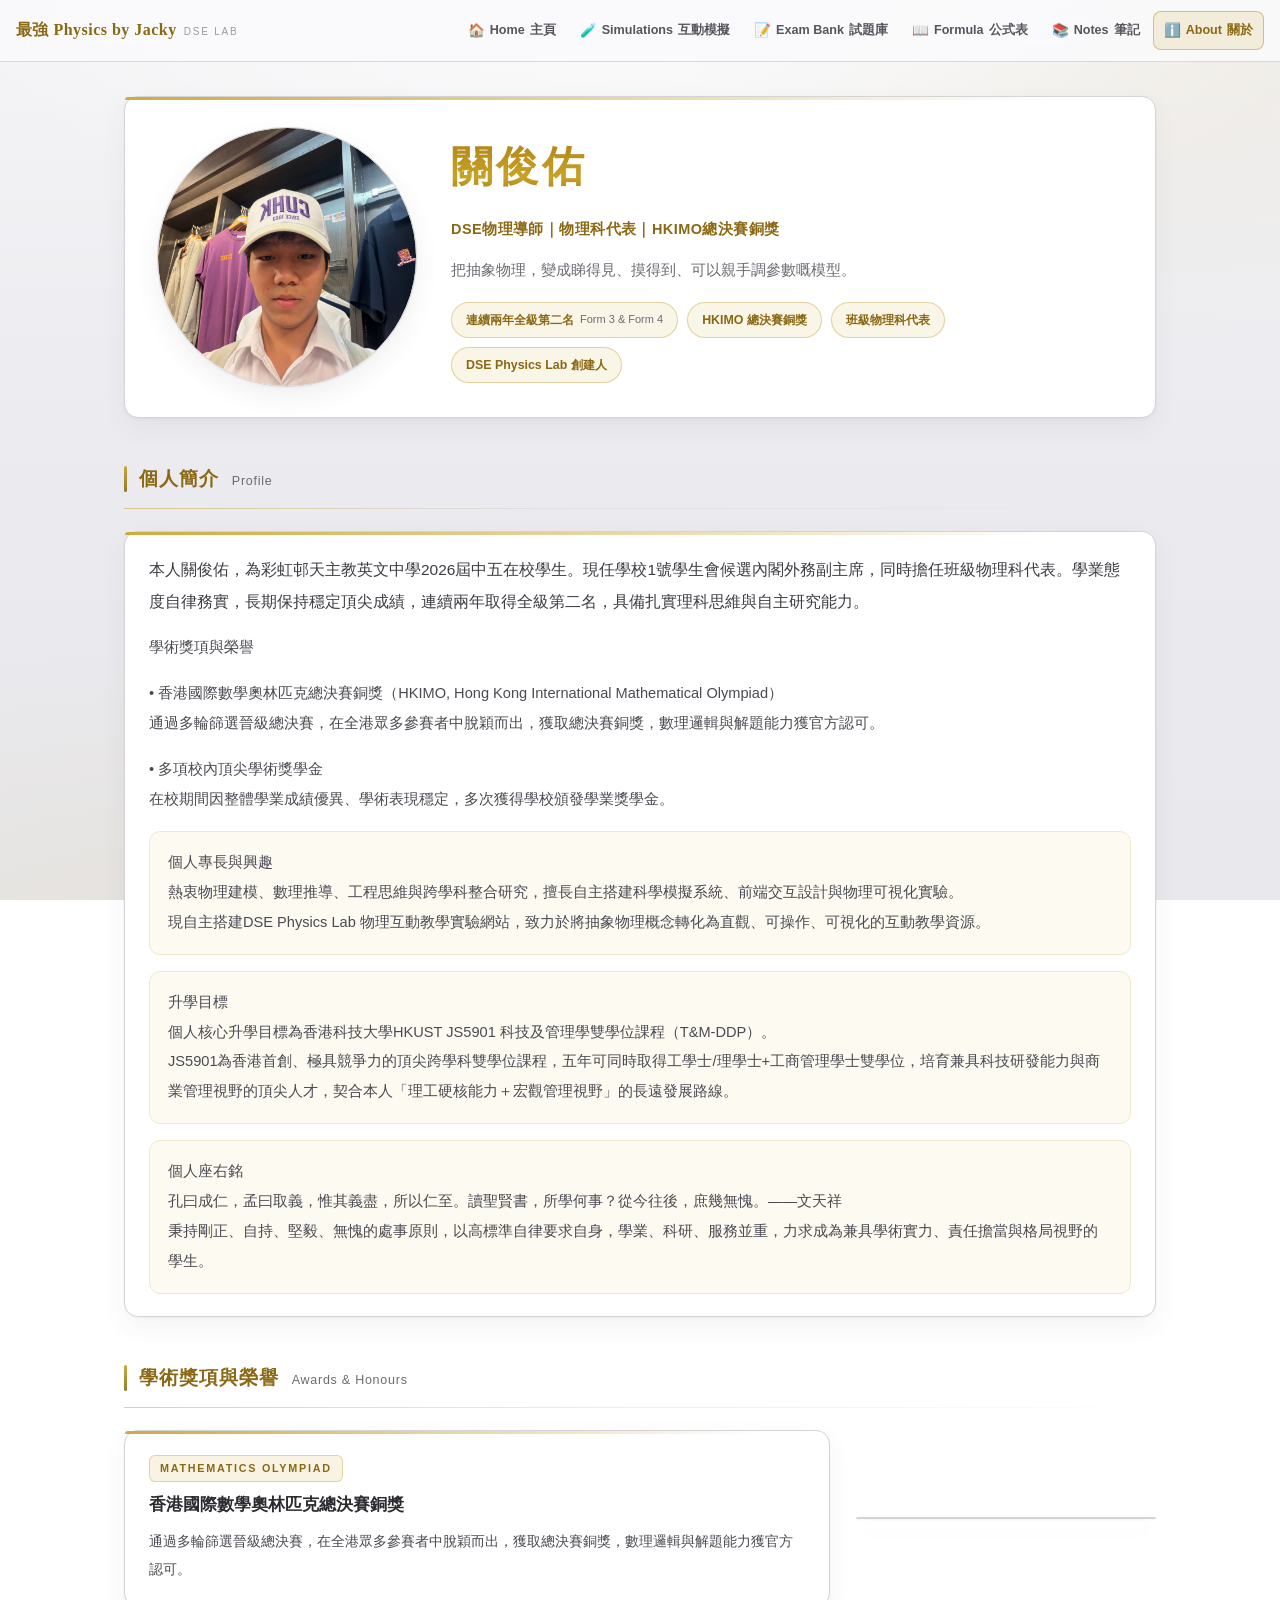
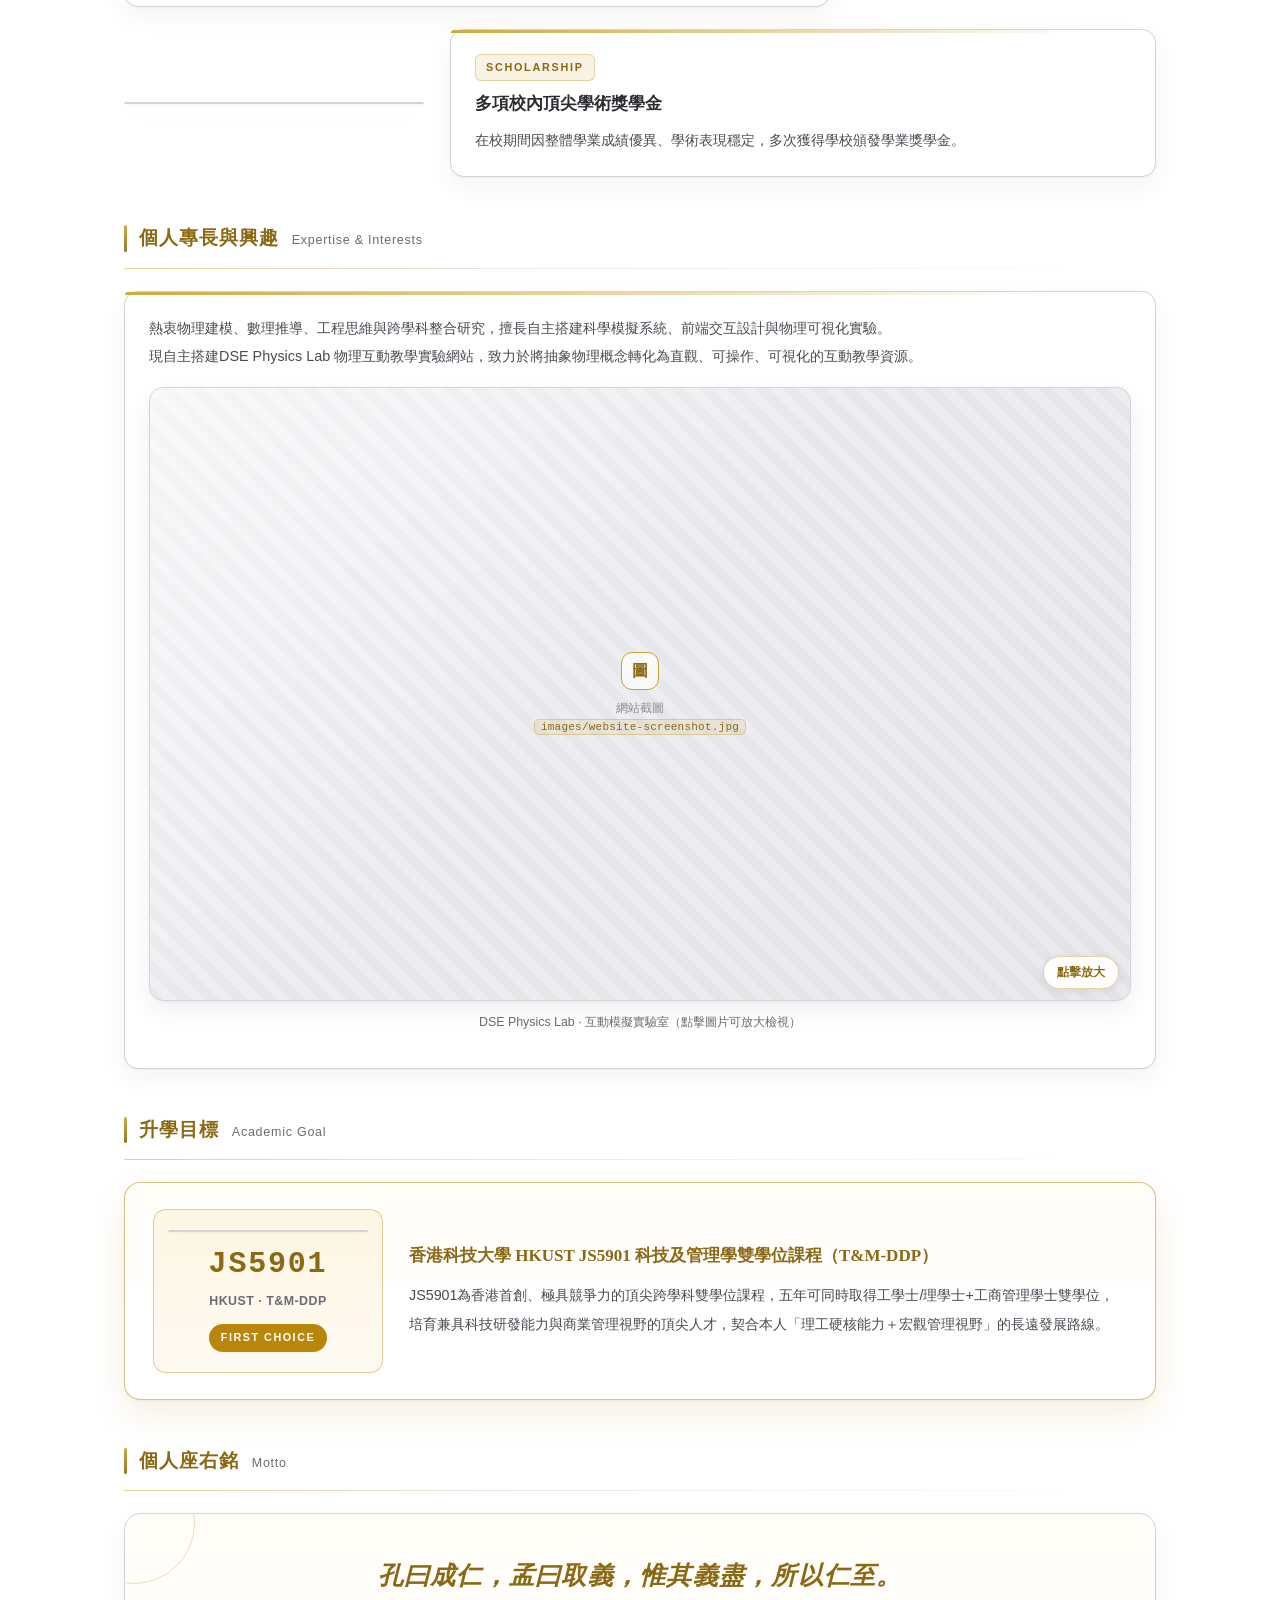
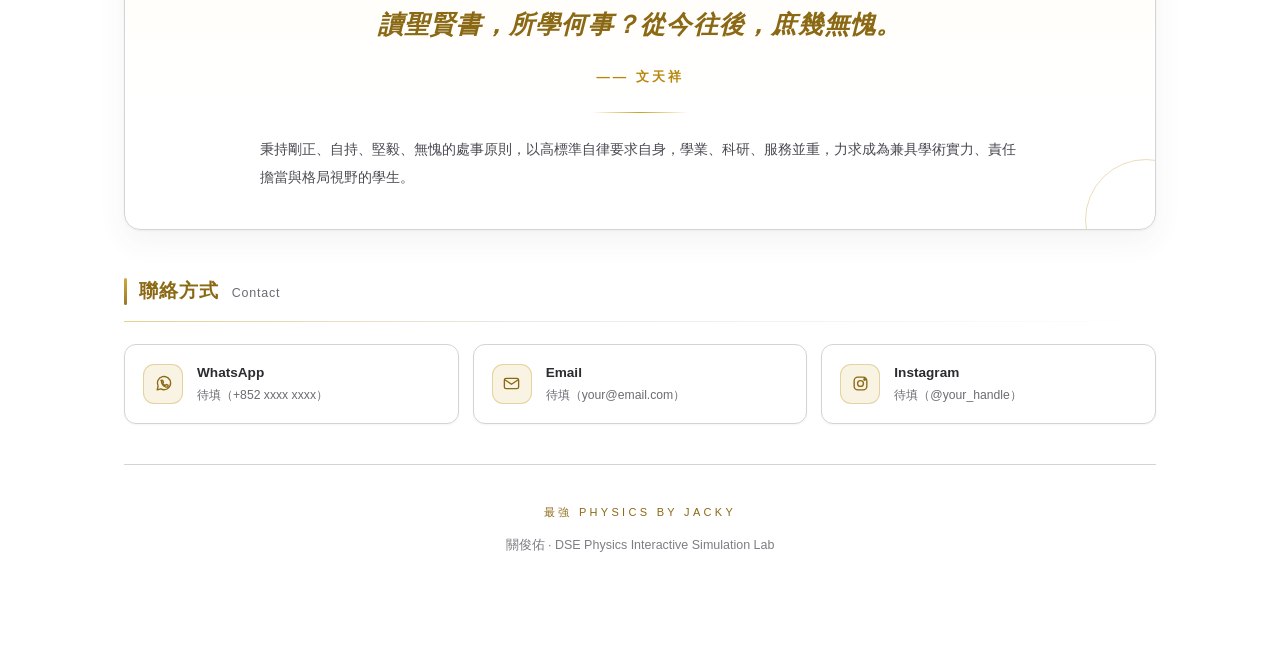
==== commit 71bfb6b5: "Update about.html. form 3 form 4" ====
--- a/about.html
+++ b/about.html
@@ -262,7 +262,7 @@
       <p class="role">DSE物理導師｜物理科代表｜HKIMO總決賽銅獎</p>
       <p class="slogan">把抽象物理，變成睇得見、摸得到、可以親手調參數嘅模型。</p>
       <div class="pills">
-        <span class="pill">連續兩年全級第二名 <em>Form 4 &amp; Form 5</em></span>
+        <span class="pill">連續兩年全級第二名 <em>Form 3 &amp; Form 4</em></span>
         <span class="pill">HKIMO 總決賽銅獎</span>
         <span class="pill">班級物理科代表</span>
         <span class="pill">DSE Physics Lab 創建人</span>
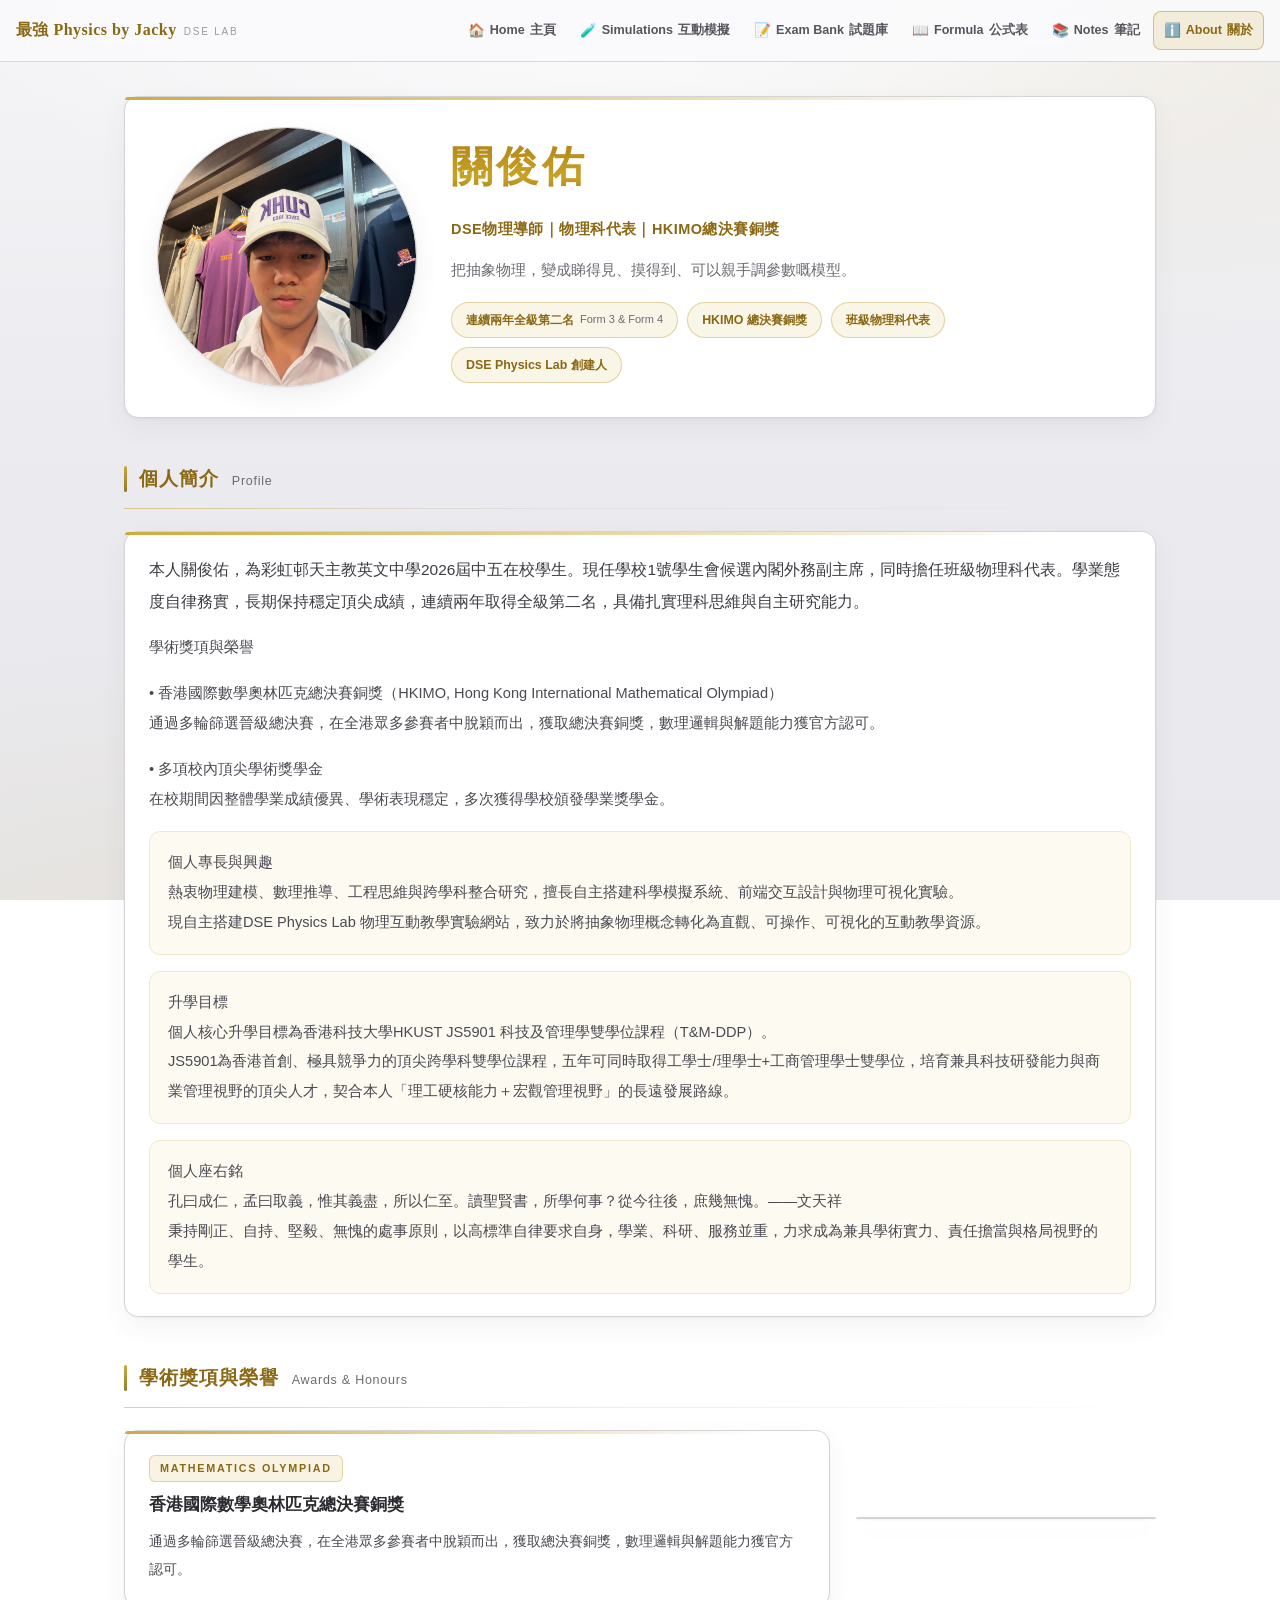
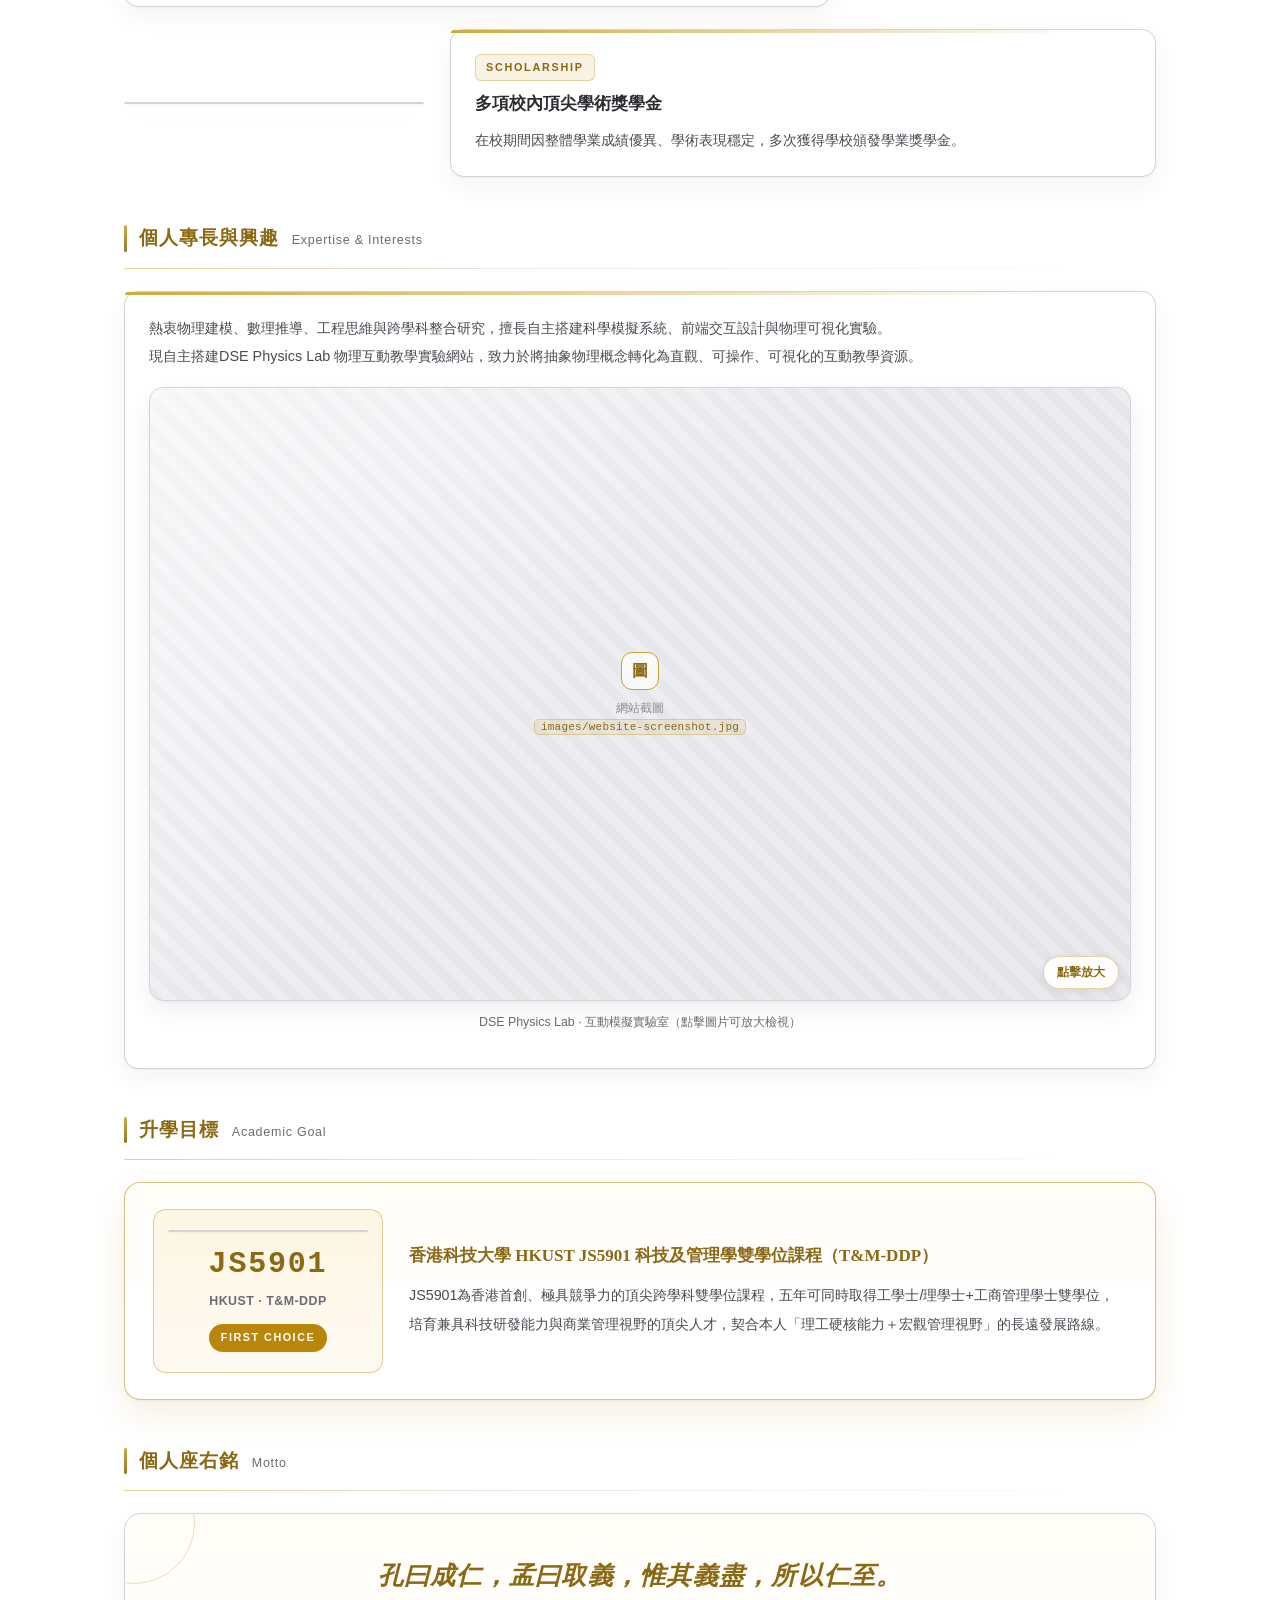
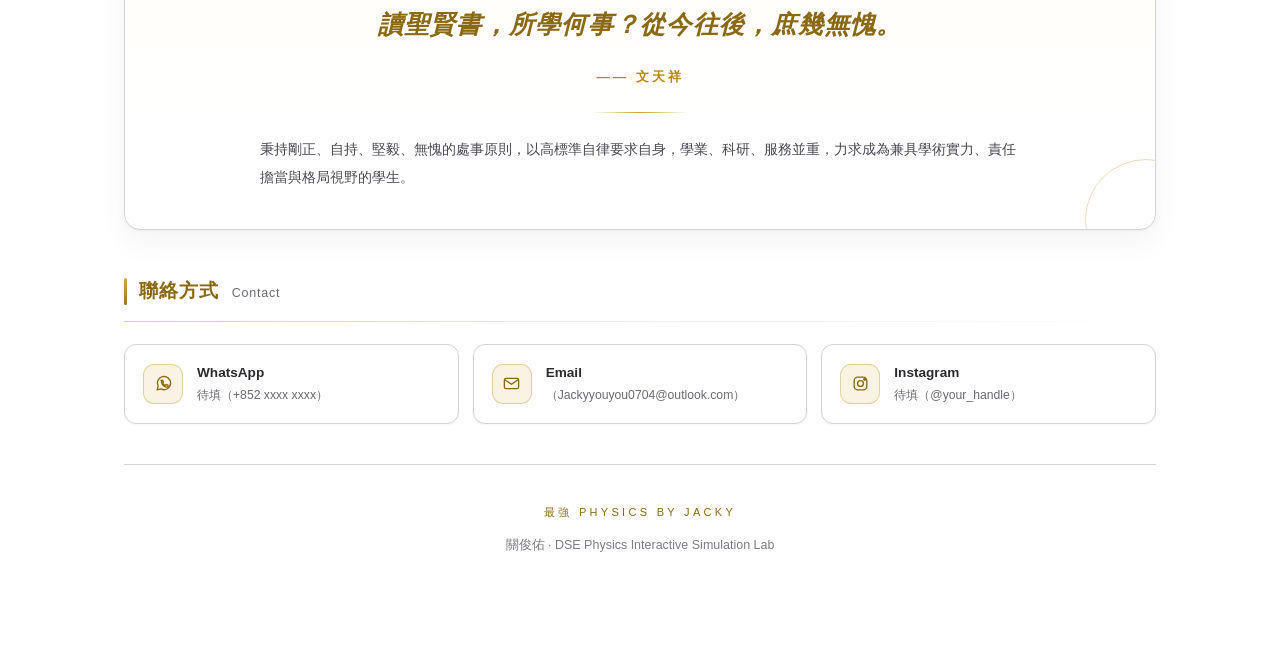
==== commit 49814ffa: "Update about.html" ====
--- a/about.html
+++ b/about.html
@@ -394,7 +394,7 @@
         <span class="ic">
           <svg viewBox="0 0 24 24"><rect x="3" y="5.5" width="18" height="13" rx="2.2"/><path d="M3.6 7.2 12 13l8.4-5.8"/></svg>
         </span>
-        <span class="tx"><b>Email</b><span>待填（your@email.com）</span></span>
+        <span class="tx"><b>Email</b><span>（Jackyyouyou0704@outlook.com）</span></span>
       </a>
       <a class="contact" href="#" aria-label="Instagram 聯絡（待填）">
         <span class="ic">
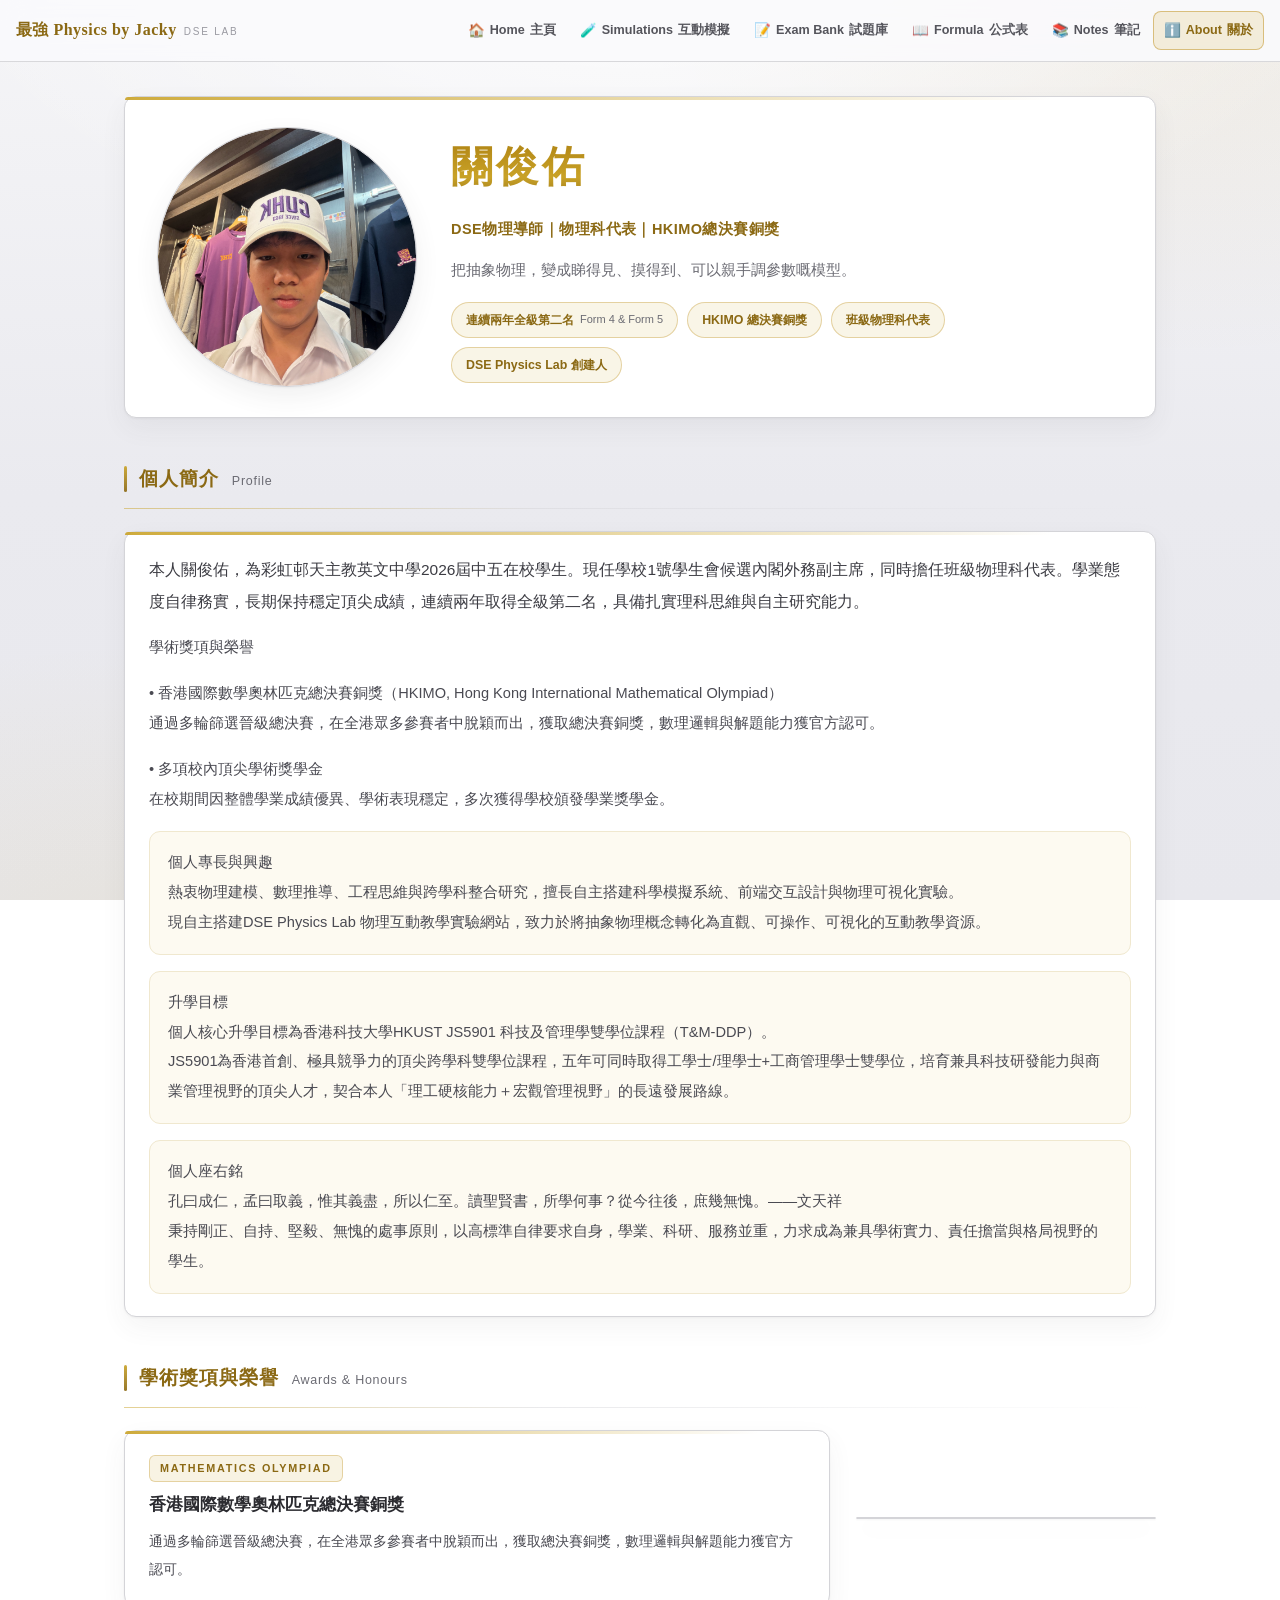
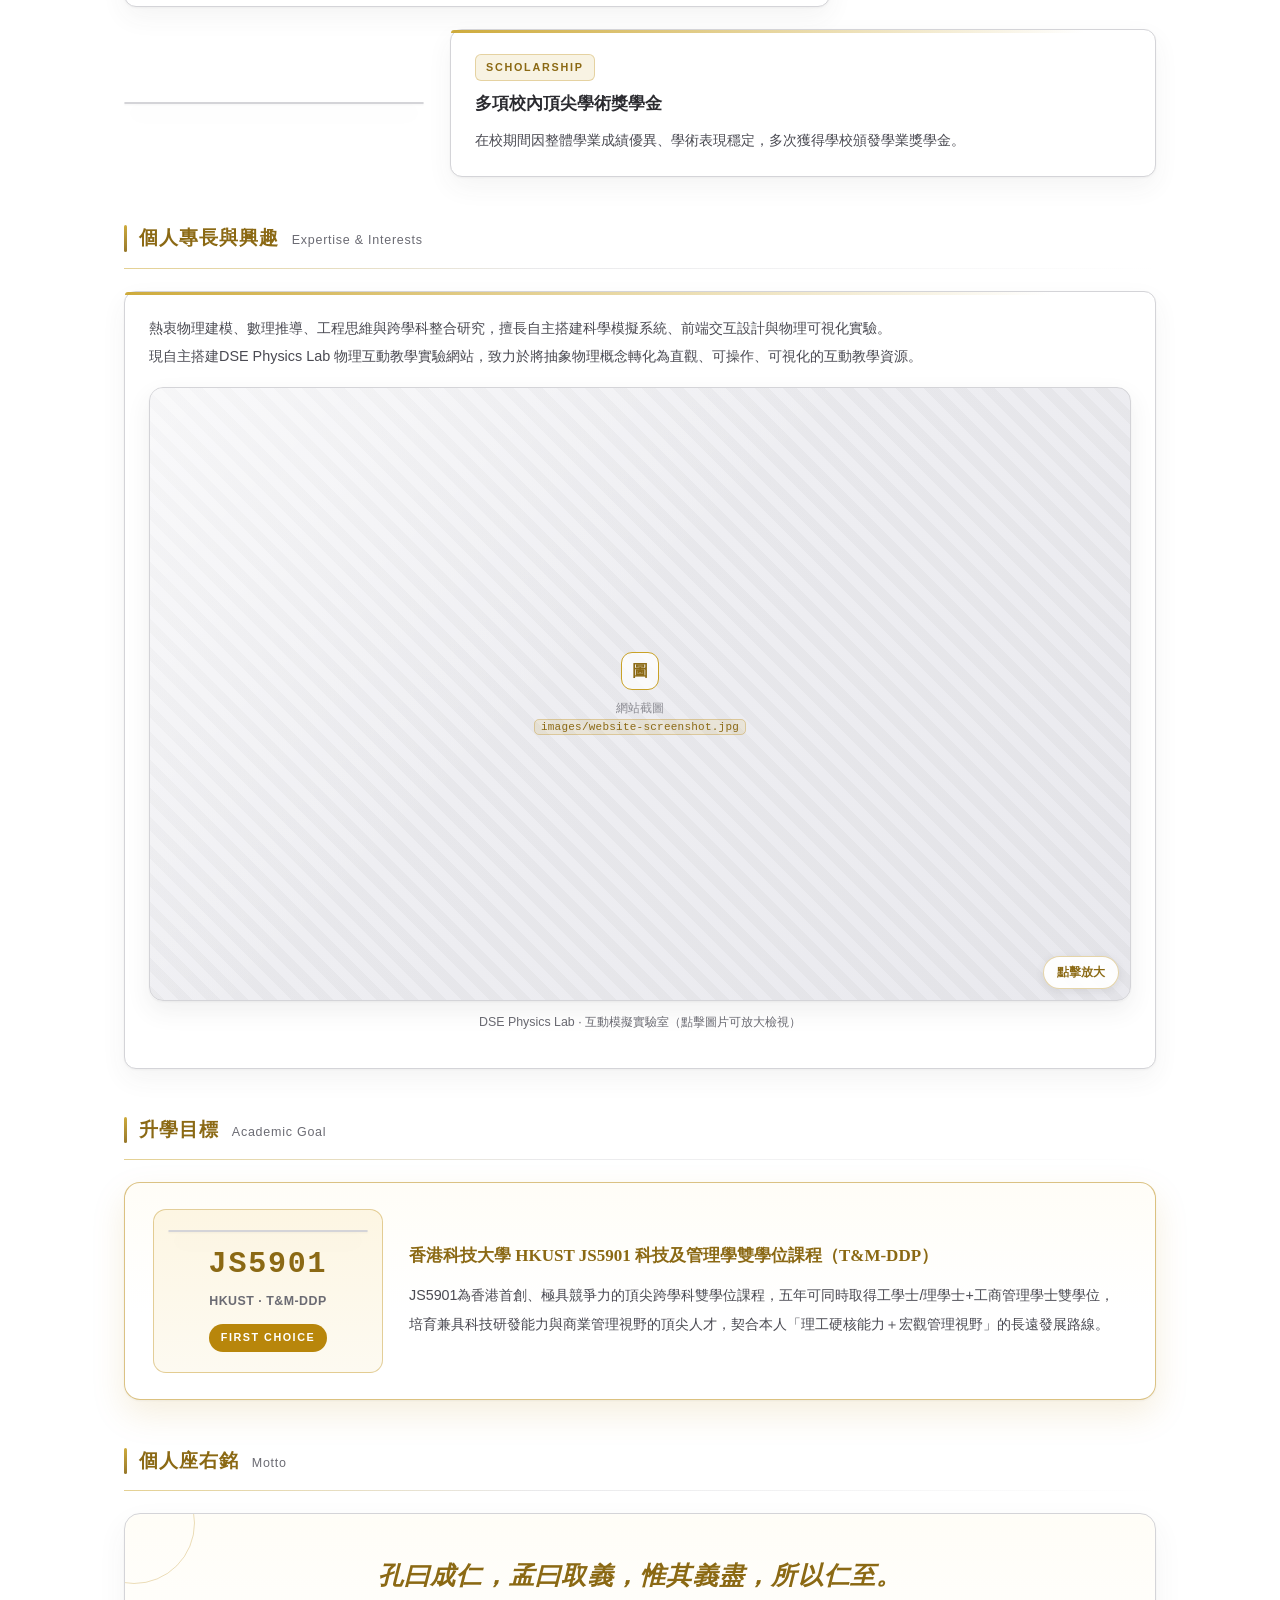
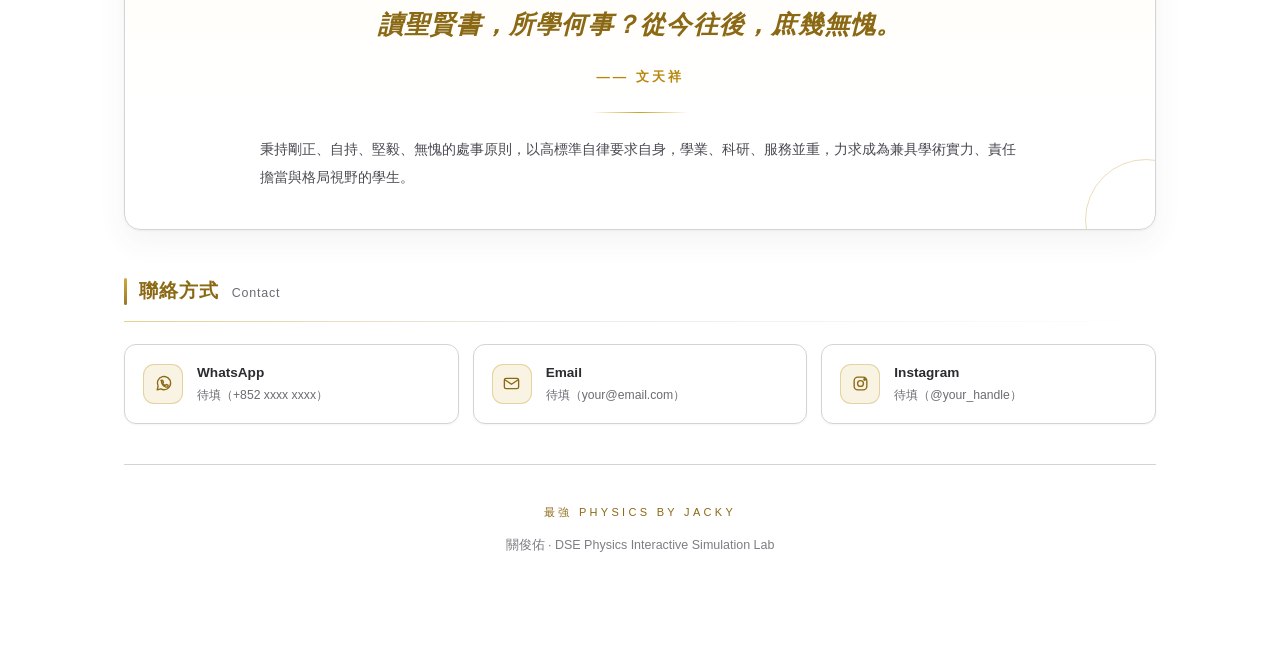
==== commit 976d1a70: "Add files via upload" ====
--- a/about.html
+++ b/about.html
@@ -3,12 +3,10 @@
 <head>
 <meta charset="utf-8">
 <meta name="viewport" content="width=device-width,initial-scale=1">
-<title>關於 · 關俊佑 · 最強 Physics by Jacky</title>
+<title>About 關於 · 最強 Physics by Jacky</title>
 <meta name="description" content="關俊佑 —— DSE 物理導師、物理科代表、HKIMO 總決賽銅獎。DSE Physics Interactive Simulation Lab 創建人。">
+<link href="access-style.css" rel="stylesheet">
 <style>
-  *{box-sizing:border-box}
-  :root{--gold:#b8860b;--gold-bright:#c9a227;--gold-deep:#8b6914;
-        --ink:#3c3c43;--ink-soft:#6b6b73;--line:#d4d4d8;--line-2:#eeeef2}
   body{margin:0;color:var(--ink);font-size:15px;line-height:1.8;
     font-family:-apple-system,"PingFang TC","Microsoft JhengHei","Noto Sans TC","Helvetica Neue",sans-serif;
     background:
@@ -18,32 +16,6 @@
       linear-gradient(180deg,#f5f5f7 0%,#eaeaef 55%,#e8e8ed 100%);
     background-attachment:fixed;-webkit-font-smoothing:antialiased;overflow-x:hidden}
   .wrap{max-width:1080px;margin:0 auto;padding:0 24px 44px}
-
-  /* ══ 頂部導航（沿用全站） ══ */
-  .topnav{position:sticky;top:0;z-index:80;backdrop-filter:saturate(180%) blur(14px);
-    -webkit-backdrop-filter:saturate(180%) blur(14px);
-    background:rgba(250,250,252,.90);border-bottom:1px solid rgba(212,212,216,.9)}
-  .topnav .bar{max-width:1420px;margin:0 auto;padding:9px 16px;
-    display:flex;align-items:center;gap:12px;flex-wrap:nowrap}
-  .brand{display:flex;align-items:baseline;gap:7px;text-decoration:none;white-space:nowrap;flex:0 0 auto}
-  .brand b{font-family:"Songti TC","Noto Serif TC",Georgia,serif;font-size:16px;font-weight:650;
-    letter-spacing:.03em;color:var(--gold-deep)}
-  .brand i{font-style:normal;font-size:10px;letter-spacing:.18em;text-transform:uppercase;color:#9a9aa2}
-  .navlinks{flex:1 1 auto;min-width:0;display:flex;align-items:center;justify-content:flex-end;
-    gap:2px;flex-wrap:nowrap;overflow-x:auto;overflow-y:hidden;
-    -webkit-overflow-scrolling:touch;scrollbar-width:none;-ms-overflow-style:none;padding:2px 0}
-  .navlinks::-webkit-scrollbar{display:none}
-  .navlinks a{display:inline-flex;align-items:center;gap:5px;text-decoration:none;flex:0 0 auto;
-    font-size:12.6px;font-weight:600;color:#55555c;padding:7px 10px;border-radius:8px;
-    border:1px solid transparent;white-space:nowrap;transition:.16s}
-  .navlinks a:hover{color:var(--gold-deep);background:rgba(201,162,39,.10);border-color:rgba(184,134,11,.28)}
-  .navlinks a.on{color:var(--gold-deep);background:rgba(201,162,39,.15);border-color:rgba(184,134,11,.45);font-weight:700}
-  .navlinks a em{font-style:normal;font-size:13.5px;line-height:1}
-  @media(max-width:1180px){.brand b{font-size:14.5px}.brand i{display:none}
-    .navlinks a{padding:7px 8px;gap:4px}.navlinks a .en{display:none}}
-  @media(max-width:760px){.brand b{font-size:13px}
-    .navlinks a{padding:6px 7px;font-size:12px}
-    .navlinks a .zh{display:none}.navlinks a em{font-size:15px}}
 
   /* ══ 通用區塊標題 ══ */
   .sec{margin-top:44px}
@@ -57,10 +29,10 @@
     background:linear-gradient(90deg,var(--gold-bright) 0%,var(--line) 40%,transparent 100%);opacity:.5}
 
   /* ══ 卡片 ══ */
-  .card{position:relative;background:#fff;border:1px solid var(--line);border-radius:14px;
+  .card{position:relative;background:#fff;border:1px solid var(--line);border-radius:12px;
     padding:22px 24px;box-shadow:0 1px 2px rgba(60,60,67,.05),0 10px 26px rgba(60,60,67,.06)}
   .card::before{content:"";position:absolute;left:0;top:0;height:3px;width:100%;
-    border-radius:14px 14px 0 0;opacity:.9;
+    border-radius:12px 12px 0 0;opacity:.9;
     background:linear-gradient(90deg,var(--gold-bright),transparent 90%)}
 
   /* ══ 1. 頂部個人卡 ══ */
@@ -262,7 +234,7 @@
       <p class="role">DSE物理導師｜物理科代表｜HKIMO總決賽銅獎</p>
       <p class="slogan">把抽象物理，變成睇得見、摸得到、可以親手調參數嘅模型。</p>
       <div class="pills">
-        <span class="pill">連續兩年全級第二名 <em>Form 3 &amp; Form 4</em></span>
+        <span class="pill">連續兩年全級第二名 <em>Form 4 &amp; Form 5</em></span>
         <span class="pill">HKIMO 總決賽銅獎</span>
         <span class="pill">班級物理科代表</span>
         <span class="pill">DSE Physics Lab 創建人</span>
@@ -394,7 +366,7 @@
         <span class="ic">
           <svg viewBox="0 0 24 24"><rect x="3" y="5.5" width="18" height="13" rx="2.2"/><path d="M3.6 7.2 12 13l8.4-5.8"/></svg>
         </span>
-        <span class="tx"><b>Email</b><span>（Jackyyouyou0704@outlook.com）</span></span>
+        <span class="tx"><b>Email</b><span>待填（your@email.com）</span></span>
       </a>
       <a class="contact" href="#" aria-label="Instagram 聯絡（待填）">
         <span class="ic">
--- a/access-style.css
+++ b/access-style.css
@@ -0,0 +1,124 @@
+/* ============================================================
+   access-style.css — 全站共用骨架樣式（白底 · 金色重點 · 統一圓角/陰影）
+   來源：原先 index.html <head> 內嘅 inline <style>，逐字搬移，未改任何數值。
+
+   本檔分兩層：
+   【第一層 全站共用】reset / :root 變數 / 導航列 / .eyebrow
+        → 凡掛上本檔嘅頁面都會套用，可安全共用，零洩漏。
+   【第二層 主頁專屬】index.html 嘅 body / hero / quick 導航卡 / 六大模塊
+        grid / 卡片 / 頁腳等。全部以 body[data-nav="home"] 限定，
+        只有 index.html 命中；其餘頁面各自保留自己嘅 inline <style>，
+        唔會被呢層污染（例如 about 嘅卡片唔會被加 min-height/flex）。
+
+   已引用頁面：index.html
+   ============================================================ */
+
+/* ══════════════════ 第一層：全站共用 ══════════════════ */
+
+  *{box-sizing:border-box}
+  :root{--gold:#b8860b;--gold-bright:#c9a227;--gold-deep:#8b6914;
+        --ink:#3c3c43;--ink-soft:#6b6b73;--line:#d4d4d8}
+
+  /* ── 頂部導航：永遠單排（全站 9 頁逐字一致）── */
+  .topnav{position:sticky;top:0;z-index:80;backdrop-filter:saturate(180%) blur(14px);
+    -webkit-backdrop-filter:saturate(180%) blur(14px);
+    background:rgba(250,250,252,.90);border-bottom:1px solid rgba(212,212,216,.9)}
+  .topnav .bar{max-width:1420px;margin:0 auto;padding:9px 16px;
+    display:flex;align-items:center;gap:12px;flex-wrap:nowrap}
+  .brand{display:flex;align-items:baseline;gap:7px;text-decoration:none;white-space:nowrap;flex:0 0 auto}
+  .brand b{font-family:"Songti TC","Noto Serif TC",Georgia,serif;font-size:16px;font-weight:650;
+    letter-spacing:.03em;color:var(--gold-deep)}
+  .brand i{font-style:normal;font-size:10px;letter-spacing:.18em;text-transform:uppercase;color:#9a9aa2}
+  .navlinks{flex:1 1 auto;min-width:0;display:flex;align-items:center;justify-content:flex-end;
+    gap:2px;flex-wrap:nowrap;overflow-x:auto;overflow-y:hidden;
+    -webkit-overflow-scrolling:touch;scrollbar-width:none;-ms-overflow-style:none;padding:2px 0}
+  .navlinks::-webkit-scrollbar{display:none}
+  .navlinks a{display:inline-flex;align-items:center;gap:5px;text-decoration:none;flex:0 0 auto;
+    font-size:12.6px;font-weight:600;color:#55555c;padding:7px 10px;border-radius:8px;
+    border:1px solid transparent;white-space:nowrap;transition:.16s}
+  .navlinks a:hover{color:var(--gold-deep);background:rgba(201,162,39,.10);border-color:rgba(184,134,11,.28)}
+  .navlinks a.on{color:var(--gold-deep);background:rgba(201,162,39,.15);border-color:rgba(184,134,11,.45);font-weight:700}
+  .navlinks a em{font-style:normal;font-size:13.5px;line-height:1}
+  @media(max-width:1180px){.brand b{font-size:14.5px}.brand i{display:none}
+    .navlinks a{padding:7px 8px;gap:4px}.navlinks a .en{display:none}}
+  @media(max-width:760px){.brand b{font-size:13px}
+    .navlinks a{padding:6px 7px;font-size:12px}
+    .navlinks a .zh{display:none}.navlinks a em{font-size:15px}}
+
+  /* ── 統一頁首標籤：margin-bottom 由 15px 統一為 19px ── */
+  .eyebrow{font-size:11.5px;letter-spacing:.34em;text-transform:uppercase;color:var(--gold-deep);margin-bottom:19px}
+
+/* ══════════════════ 第二層：index.html 專屬（body[data-nav="home"]）══════════════════ */
+
+  body[data-nav="home"]{zoom:1.1}                  /* 主頁字體 1.1 倍 */
+  body[data-nav="home"]{margin:0;color:var(--ink);font-size:15px;line-height:1.75;
+    font-family:-apple-system,"PingFang TC","Microsoft JhengHei","Noto Sans TC","Helvetica Neue",sans-serif;
+    background:
+      radial-gradient(1100px 620px at 50% -140px,rgba(255,255,255,.96),rgba(255,255,255,0) 70%),
+      radial-gradient(760px 460px at 12% 108%,rgba(201,162,39,.09),rgba(201,162,39,0) 72%),
+      radial-gradient(760px 460px at 92% 4%,rgba(184,134,11,.07),rgba(184,134,11,0) 70%),
+      linear-gradient(180deg,#f5f5f7 0%,#eaeaef 55%,#e8e8ed 100%);
+    background-attachment:fixed;-webkit-font-smoothing:antialiased;overflow-x:hidden}
+  body[data-nav="home"] .wrap{max-width:1350px;margin:0 auto;padding:0 24px}
+
+  body[data-nav="home"] .hero{text-align:center;padding:74px 0 38px}
+  body[data-nav="home"] h1{margin:0;font-family:"Songti TC","Noto Serif TC",Georgia,serif;font-weight:600;
+    font-size:clamp(34px,6vw,58px);letter-spacing:.07em;
+    background:linear-gradient(180deg,#a97c0f 0%,#c9a227 62%,#8b6914 100%);
+    -webkit-background-clip:text;background-clip:text;-webkit-text-fill-color:transparent}
+  body[data-nav="home"] .subtitle{margin:15px 0 0;font-size:clamp(12.5px,2.2vw,15px);letter-spacing:.2em;color:var(--ink-soft)}
+  body[data-nav="home"] .divider{width:132px;height:1px;margin:26px auto 0;border:0;
+    background:linear-gradient(90deg,transparent,var(--gold-bright),transparent)}
+  body[data-nav="home"] .hero-note{margin:21px auto 0;max-width:700px;font-size:13.5px;color:var(--ink-soft)}
+  body[data-nav="home"] .quick{display:grid;gap:15px;grid-template-columns:repeat(2,1fr);margin:32px 0 8px}
+  @media(min-width:860px){body[data-nav="home"] .quick{grid-template-columns:repeat(4,1fr)}}
+  body[data-nav="home"] .qcard{display:block;text-decoration:none;background:#fff;border:1px solid var(--line);
+    border-radius:12px;padding:19px;text-align:center;transition:.2s;
+    box-shadow:0 1px 2px rgba(60,60,67,.05),0 8px 20px rgba(60,60,67,.05)}
+  body[data-nav="home"] .qcard:hover{transform:translateY(-3px);border-color:var(--gold-bright);
+    box-shadow:0 2px 6px rgba(184,134,11,.14),0 14px 30px rgba(184,134,11,.16)}
+  body[data-nav="home"] .qcard em{display:block;font-style:normal;font-size:22px;margin-bottom:8px}
+  body[data-nav="home"] .qcard b{display:block;font-size:14.5px;color:#2b2b30}
+  body[data-nav="home"] .qcard span{display:block;font-size:12px;color:var(--ink-soft);margin-top:3px}
+  body[data-nav="home"] main{padding-bottom:24px}
+  body[data-nav="home"] .category{margin-bottom:48px}
+  body[data-nav="home"] .cat-head{display:flex;align-items:baseline;gap:14px;padding-left:15px;position:relative;margin-bottom:5px}
+  body[data-nav="home"] .cat-head::before{content:"";position:absolute;left:0;top:2px;bottom:2px;width:3px;border-radius:2px;
+    background:var(--acc,var(--gold));opacity:.85}
+  body[data-nav="home"] .cat-head h2{margin:0;font-size:18px;font-weight:650;letter-spacing:.05em;color:var(--gold-deep);
+    font-family:"Songti TC","Noto Serif TC",Georgia,serif}
+  body[data-nav="home"] .cat-head .zh{font-size:13px;color:var(--ink-soft);letter-spacing:.08em;font-weight:400}
+  body[data-nav="home"] .cat-line{height:1px;margin-bottom:19px;opacity:.5;
+    background:linear-gradient(90deg,var(--acc,var(--gold)) 0%,var(--line) 42%,transparent 100%)}
+  body[data-nav="home"] .grid{display:grid;gap:18px;grid-template-columns:1fr}
+  @media(min-width:680px){body[data-nav="home"] .grid{grid-template-columns:repeat(2,1fr)}}
+  @media(min-width:1080px){body[data-nav="home"] .grid{grid-template-columns:repeat(3,1fr)}}
+  body[data-nav="home"] .grid .card{zoom:0.9}      /* 卡片 0.9 倍 */
+
+  body[data-nav="home"] .card{position:relative;background:#fff;border:1px solid var(--line);border-radius:12px;
+    padding:22px 22px 20px;display:flex;flex-direction:column;min-height:196px;
+    box-shadow:0 1px 2px rgba(60,60,67,.05),0 8px 22px rgba(60,60,67,.05);
+    transition:transform .22s ease,box-shadow .22s ease,border-color .22s ease}
+  body[data-nav="home"] .card::before{content:"";position:absolute;left:0;top:0;height:3px;width:100%;border-radius:12px 12px 0 0;
+    opacity:.9;background:linear-gradient(90deg,var(--acc,var(--gold)),transparent 90%)}
+  body[data-nav="home"] .card.live:hover{transform:translateY(-4px);border-color:var(--gold-bright);
+    box-shadow:0 2px 6px rgba(184,134,11,.14),0 16px 34px rgba(184,134,11,.17)}
+  body[data-nav="home"] .card-name{margin:10px 0 4px;font-size:16px;font-weight:650;color:#2b2b30}
+  body[data-nav="home"] .card-name span{display:block;font-size:12.5px;font-weight:400;color:var(--ink-soft);margin-top:3px}
+  body[data-nav="home"] .card-desc{margin:8px 0 17px;font-size:13px;line-height:1.68;color:var(--ink-soft);flex:1}
+  body[data-nav="home"] .row{display:flex;align-items:center;justify-content:space-between;gap:12px}
+  body[data-nav="home"] .tag{font-size:11px;font-weight:700;letter-spacing:.1em;text-transform:uppercase;
+    padding:3px 10px;border-radius:20px;border:1px solid}
+  body[data-nav="home"] .tag.live{color:var(--gold-deep);border-color:rgba(184,134,11,.45);background:rgba(201,162,39,.10)}
+  body[data-nav="home"] .tag.soon{color:#8c8c93;border-color:#dcdce0;background:#f4f4f6}
+  body[data-nav="home"] .btn{display:inline-block;font-size:13px;font-weight:650;letter-spacing:.04em;padding:8px 17px;
+    border-radius:7px;text-decoration:none;border:1px solid transparent;transition:.2s}
+  body[data-nav="home"] .btn.live{background:var(--gold);color:#fff;box-shadow:0 3px 10px rgba(184,134,11,.26)}
+  body[data-nav="home"] .btn.live:hover{background:#a3760a}
+  body[data-nav="home"] .btn.soon{background:#f0f0f2;color:#a0a0a7;border-color:#e0e0e3;cursor:not-allowed}
+  body[data-nav="home"] .card.soon{opacity:.78;background:#fcfcfd}
+  body[data-nav="home"] .card.soon .card-name{color:#55555c}
+  body[data-nav="home"] footer{margin-top:20px;padding:32px 0 46px;text-align:center;border-top:1px solid var(--line)}
+  body[data-nav="home"] footer .mark{display:inline-block;margin-bottom:11px;font-size:11px;letter-spacing:.3em;
+    text-transform:uppercase;color:var(--gold-deep)}
+  body[data-nav="home"] footer p{margin:0 auto;max-width:800px;font-size:12.5px;line-height:1.85;color:#7d7d85}
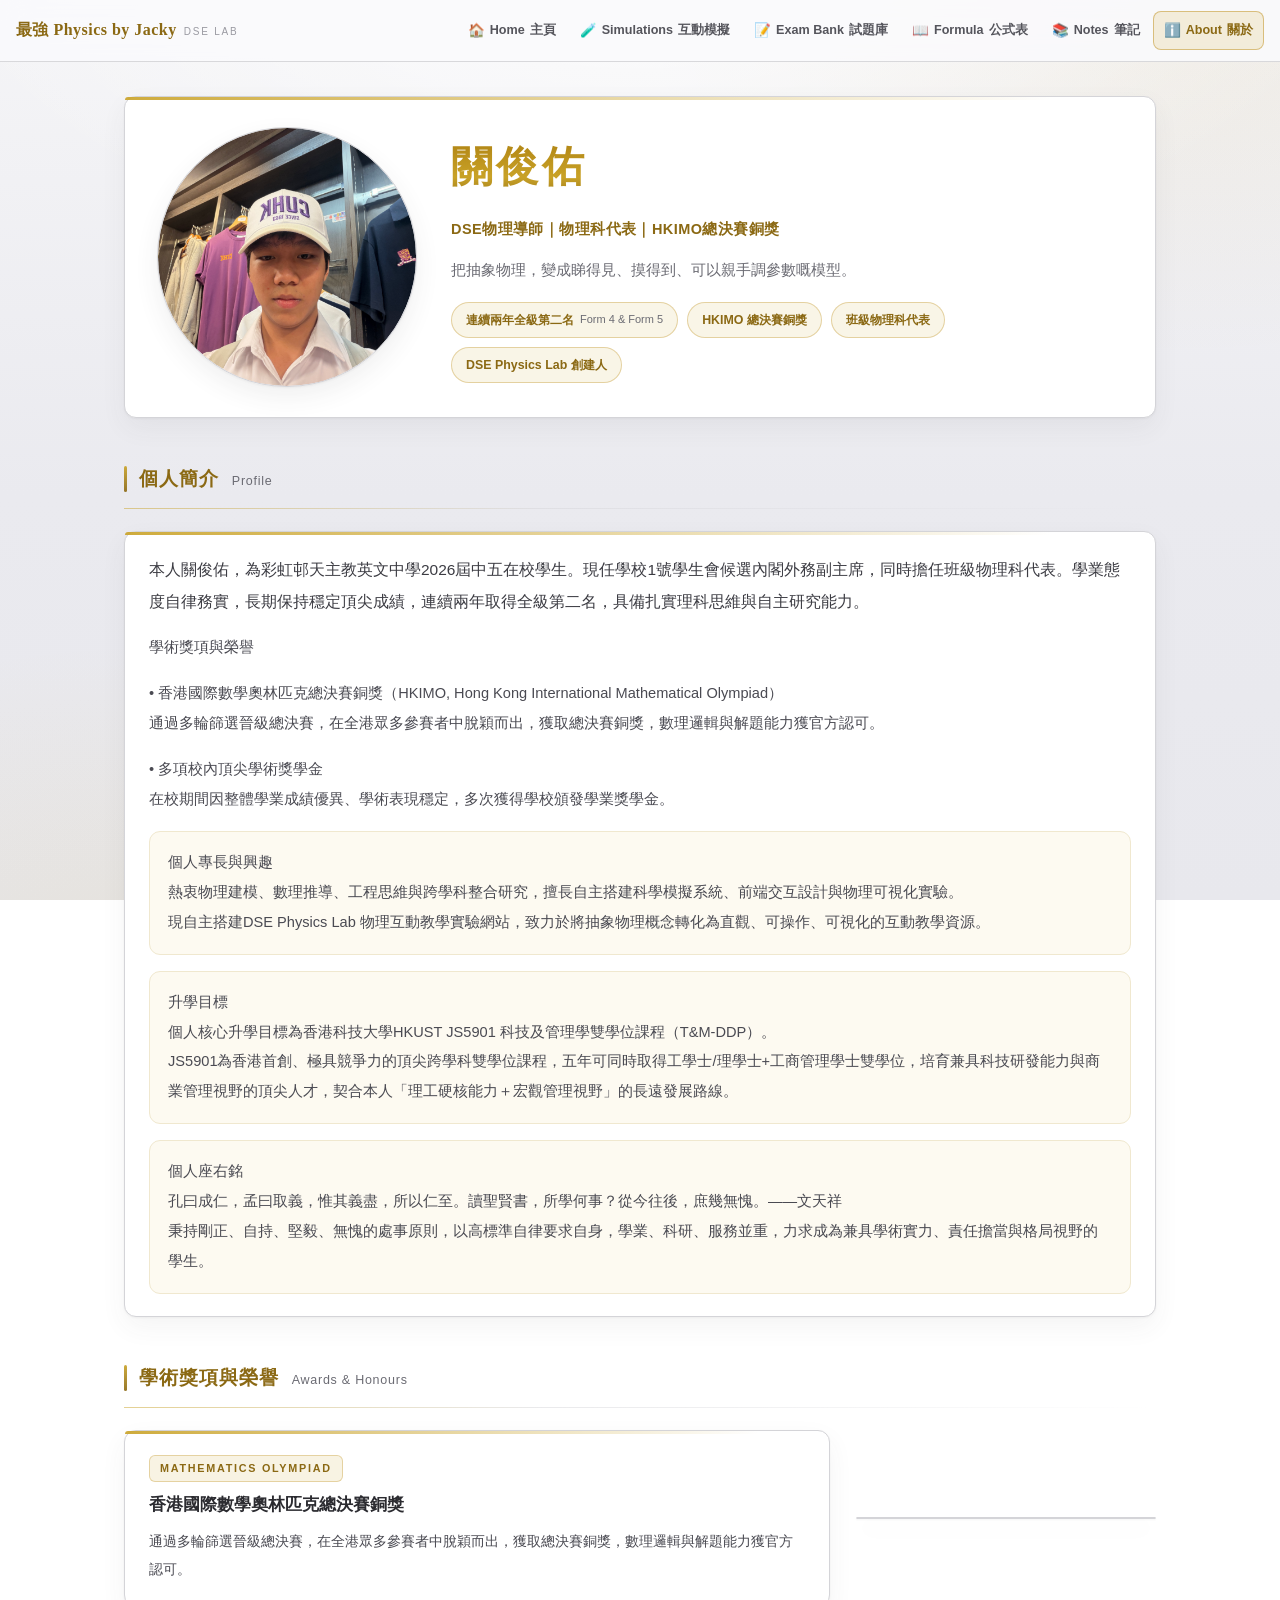
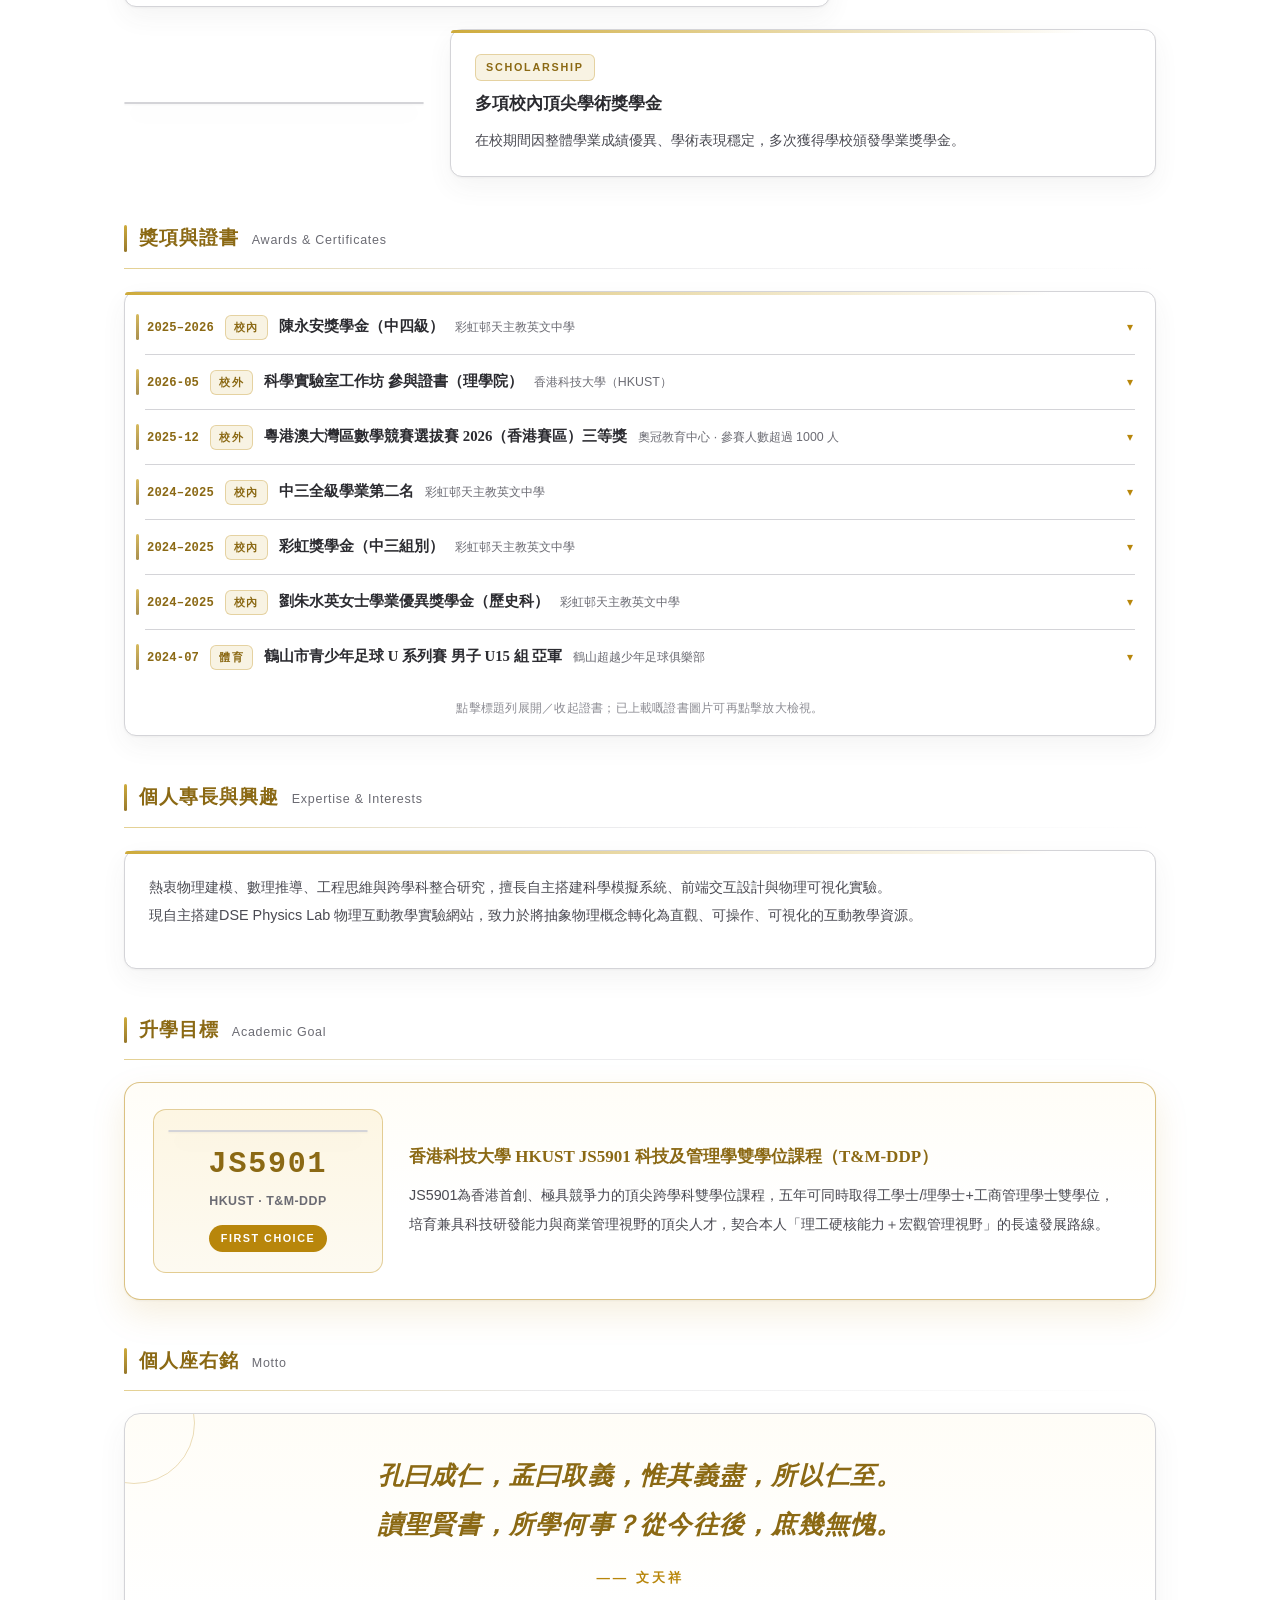
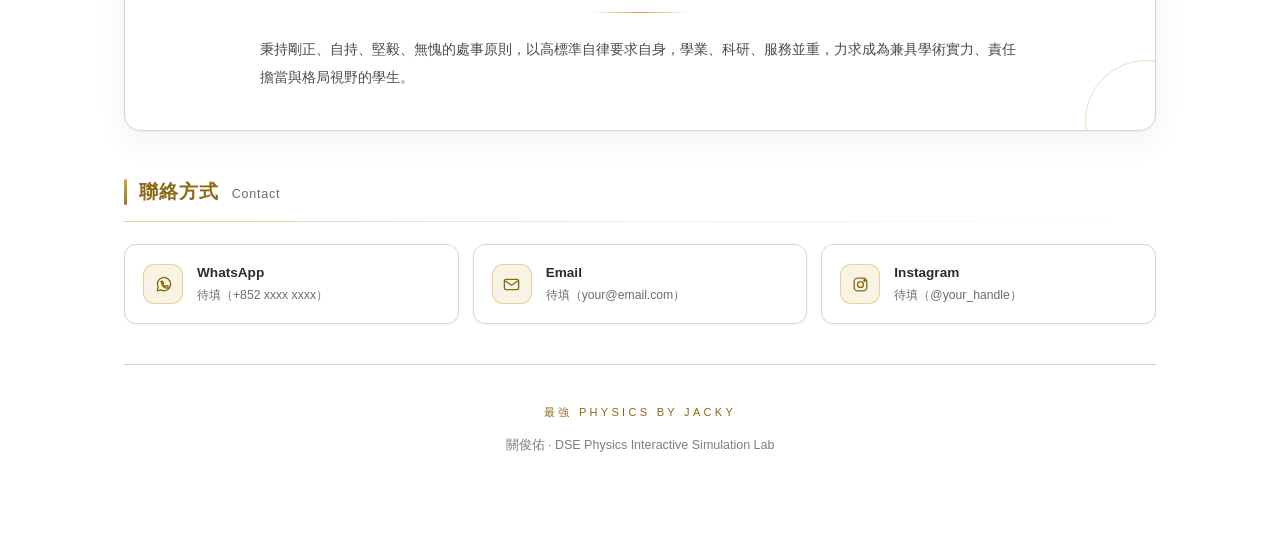
==== commit 36852fd8: "Add files via upload" ====
--- a/about.html
+++ b/about.html
@@ -198,6 +198,74 @@
   footer .mark{display:inline-block;margin-bottom:11px;font-size:11px;letter-spacing:.3em;
     text-transform:uppercase;color:var(--gold-deep)}
   footer p{margin:0;font-size:12.5px;color:#7d7d85}
+
+  /* ══ 9. 獎項與證書書架（新增 · 可折疊）══
+     純新增：只加 .shelf-* 新 class，上面 1–8 節嘅任何既有規則都無改動。
+     沿用同一套 token：金漸層頂條、12px 圓角、L1 陰影、襯線標題。 */
+  .shelf{position:relative;background:#fff;border:1px solid var(--line);border-radius:12px;
+    padding:8px 20px 12px;
+    box-shadow:0 1px 2px rgba(60,60,67,.05),0 10px 26px rgba(60,60,67,.06)}
+  .shelf::before{content:"";position:absolute;left:0;top:0;height:3px;width:100%;
+    border-radius:12px 12px 0 0;opacity:.9;
+    background:linear-gradient(90deg,var(--gold-bright),transparent 90%)}
+
+  /* ── 書脊列（<details> 摺合＝書脊，展開＝書架）── */
+  .shelf-item{border-bottom:1px solid var(--line)}
+  .shelf-item:last-of-type{border-bottom:0}
+  .shelf-head{display:flex;align-items:baseline;gap:11px;flex-wrap:wrap;cursor:pointer;
+    list-style:none;position:relative;padding:15px 2px 14px}
+  .shelf-head::-webkit-details-marker{display:none}
+  .shelf-head::before{content:"";position:absolute;left:-9px;top:14px;bottom:14px;width:3px;
+    border-radius:2px;opacity:.75;
+    background:linear-gradient(180deg,var(--gold-bright),var(--gold-deep))}
+  .shelf-head:hover .shelf-title{color:var(--gold-deep)}
+  .shelf-head:focus-visible{outline:2px solid var(--gold-bright);outline-offset:2px;border-radius:6px}
+  .shelf-yr{flex:0 0 auto;font-family:ui-monospace,Menlo,monospace;font-size:12.2px;
+    font-weight:700;color:var(--gold-deep);letter-spacing:.01em}
+  .shelf-tag{flex:0 0 auto;font-size:10.6px;font-weight:800;letter-spacing:.14em;border-radius:6px;
+    color:var(--gold-deep);background:rgba(201,162,39,.13);border:1px solid rgba(184,134,11,.3);
+    padding:2px 8px}
+  .shelf-title{font-size:14.8px;font-weight:650;line-height:1.6;color:#2b2b30;
+    font-family:"Songti TC","Noto Serif TC",Georgia,serif;transition:color .16s ease}
+  .shelf-org{font-size:12.4px;color:var(--ink-soft)}
+  .shelf-chev{margin-left:auto;flex:0 0 auto;font-size:12px;color:var(--gold);
+    transition:transform .2s ease}
+  .shelf-item[open] .shelf-chev{transform:rotate(180deg)}
+
+  /* ── 展開後嘅證書格 ──
+     證書多為 A4 直度，所以用 3:4 直向框 + object-fit:contain（完整顯示、不裁切）；
+     載入成功後轉白底並收起灰色斜紋，信件式留白更整齊。 */
+  .shelf-body{display:grid;grid-template-columns:repeat(auto-fill,minmax(176px,1fr));gap:14px;
+    padding:2px 2px 20px}
+  .shelf-cell{min-width:0}
+  .shelf-tile{margin:0;aspect-ratio:3/4;cursor:zoom-in}
+  .shelf-tile img{height:100%;object-fit:contain}
+  .shelf-tile:has(img.loaded){background:#fff}
+  .shelf-tile:has(img.loaded)::after{opacity:0}
+  .shelf-cap{margin:8px 0 0;font-size:11.8px;line-height:1.5;color:var(--ink-soft);text-align:center}
+  .shelf-cap b{color:var(--gold-deep);font-weight:800}
+  .shelf-pdf{display:flex;flex-direction:column;align-items:center;justify-content:center;gap:8px;
+    aspect-ratio:4/3;padding:12px;border-radius:14px;text-align:center;text-decoration:none;
+    background:linear-gradient(135deg,#f2f2f5 0%,#e9e9ee 100%);border:1px solid var(--line);
+    box-shadow:0 1px 2px rgba(60,60,67,.05),0 10px 24px rgba(60,60,67,.08);
+    transition:border-color .18s ease,background .18s ease,transform .18s ease}
+  .shelf-pdf:hover{border-color:var(--gold-bright);background:#fdfaf1;transform:translateY(-2px)}
+  .shelf-pdf .pdficon{width:38px;height:38px;border-radius:11px;border:1.6px solid var(--gold-bright);
+    display:flex;align-items:center;justify-content:center;font-size:11px;font-weight:800;
+    letter-spacing:.04em;color:var(--gold-deep);background:rgba(255,255,255,.72)}
+  .shelf-pdf .pdftxt{font-size:11.6px;line-height:1.55;color:#8c8c93}
+  .shelf-pdf .pdftxt code{font-family:ui-monospace,Menlo,monospace;font-size:11px;color:var(--gold-deep);
+    background:rgba(201,162,39,.12);border:1px solid rgba(184,134,11,.3);border-radius:5px;padding:1px 6px}
+  .shelf-hint{margin:14px 0 4px;font-size:11.8px;color:#8c8c93;text-align:center;letter-spacing:.02em}
+
+  @media(max-width:600px){
+    .shelf{padding:6px 16px 10px}
+    .shelf-body{grid-template-columns:repeat(auto-fill,minmax(136px,1fr));gap:11px}
+    .shelf-head{padding:13px 2px 12px}
+  }
+  @media(prefers-reduced-motion:reduce){
+    .shelf-title,.shelf-chev,.shelf-pdf{transition:none}
+  }
 </style>
 </head>
 <body data-nav="about">
@@ -293,23 +361,191 @@
     </article>
   </section>
 
-  <!-- ══════════ 4. 個人專長與興趣 + 網站截圖 ══════════ -->
+  <!-- ══════════ 3B. 獎項與證書書架（新增 · 可折疊 · 倒序：最新優先） ══════════
+       資料來源：使用者提供之獎項素材，逐條照錄，未新增任何未提供嘅成就、時間或機構。
+       每張證書圖有專屬編號（1–7）＝ 檔名 images/1.jpg … images/7.jpg。 -->
+  <section class="sec reveal">
+    <div class="sec-head"><h2>獎項與證書</h2><span>Awards &amp; Certificates</span></div>
+    <div class="sec-line"></div>
+    <div class="shelf">
+
+      <!-- ① 2025–2026 -->
+      <details class="shelf-item">
+        <summary class="shelf-head">
+          <span class="shelf-yr">2025–2026</span>
+          <span class="shelf-tag">校內</span>
+          <span class="shelf-title">陳永安獎學金（中四級）</span>
+          <span class="shelf-org">彩虹邨天主教英文中學</span>
+          <span class="shelf-chev" aria-hidden="true">▾</span>
+        </summary>
+        <div class="shelf-body">
+          <div class="shelf-cell">
+            <figure class="shelf-tile figure">
+              <img id="img1" src="images/1.jpg" alt="陳永安獎學金（中四級）證書" data-zoom>
+              <figcaption class="ph">
+                <span class="icon">1</span>
+                <span class="txt">證書圖<br><code>images/1.jpg</code></span>
+              </figcaption>
+            </figure>
+            <p class="shelf-cap"><b>1</b> 陳永安獎學金（中四級）</p>
+          </div>
+          <!-- ── PDF 附件範本：要放 PDF 就複製以下一段、改 href 同檔名（PDF 另開新頁，唔經燈箱）
+          <a class="shelf-pdf" href="images/1.pdf" target="_blank" rel="noopener">
+            <span class="pdficon">PDF</span>
+            <span class="pdftxt">陳永安獎學金通知書<br><code>images/1.pdf</code></span>
+          </a>
+          ── -->
+        </div>
+      </details>
+
+      <!-- ② 2026-05 -->
+      <details class="shelf-item">
+        <summary class="shelf-head">
+          <span class="shelf-yr">2026-05</span>
+          <span class="shelf-tag">校外</span>
+          <span class="shelf-title">科學實驗室工作坊 參與證書（理學院）</span>
+          <span class="shelf-org">香港科技大學（HKUST）</span>
+          <span class="shelf-chev" aria-hidden="true">▾</span>
+        </summary>
+        <div class="shelf-body">
+          <div class="shelf-cell">
+            <figure class="shelf-tile figure">
+              <img id="img2" src="images/2.jpg" alt="香港科技大學理學院科學實驗室工作坊參與證書" data-zoom>
+              <figcaption class="ph">
+                <span class="icon">2</span>
+                <span class="txt">證書圖<br><code>images/2.jpg</code></span>
+              </figcaption>
+            </figure>
+            <p class="shelf-cap"><b>2</b> HKUST 理學院科學實驗室工作坊</p>
+          </div>
+        </div>
+      </details>
+
+      <!-- ③ 2025-12 -->
+      <details class="shelf-item">
+        <summary class="shelf-head">
+          <span class="shelf-yr">2025-12</span>
+          <span class="shelf-tag">校外</span>
+          <span class="shelf-title">粵港澳大灣區數學競賽選拔賽 2026（香港賽區）三等獎</span>
+          <span class="shelf-org">奧冠教育中心 · 參賽人數超過 1000 人</span>
+          <span class="shelf-chev" aria-hidden="true">▾</span>
+        </summary>
+        <div class="shelf-body">
+          <div class="shelf-cell">
+            <figure class="shelf-tile figure">
+              <img id="img3" src="images/3.jpg" alt="粵港澳大灣區數學競賽選拔賽2026（香港賽區）三等獎證書" data-zoom>
+              <figcaption class="ph">
+                <span class="icon">3</span>
+                <span class="txt">證書圖<br><code>images/3.jpg</code></span>
+              </figcaption>
+            </figure>
+            <p class="shelf-cap"><b>3</b> 大灣區數學競賽選拔賽 三等獎</p>
+          </div>
+        </div>
+      </details>
+
+      <!-- ④ 2024–2025 -->
+      <details class="shelf-item">
+        <summary class="shelf-head">
+          <span class="shelf-yr">2024–2025</span>
+          <span class="shelf-tag">校內</span>
+          <span class="shelf-title">中三全級學業第二名</span>
+          <span class="shelf-org">彩虹邨天主教英文中學</span>
+          <span class="shelf-chev" aria-hidden="true">▾</span>
+        </summary>
+        <div class="shelf-body">
+          <div class="shelf-cell">
+            <figure class="shelf-tile figure">
+              <img id="img4" src="images/4.jpg" alt="中三全級學業第二名證書" data-zoom>
+              <figcaption class="ph">
+                <span class="icon">4</span>
+                <span class="txt">證書圖<br><code>images/4.jpg</code></span>
+              </figcaption>
+            </figure>
+            <p class="shelf-cap"><b>4</b> 中三全級學業第二名</p>
+          </div>
+        </div>
+      </details>
+
+      <!-- ⑤ 2024–2025 -->
+      <details class="shelf-item">
+        <summary class="shelf-head">
+          <span class="shelf-yr">2024–2025</span>
+          <span class="shelf-tag">校內</span>
+          <span class="shelf-title">彩虹獎學金（中三組別）</span>
+          <span class="shelf-org">彩虹邨天主教英文中學</span>
+          <span class="shelf-chev" aria-hidden="true">▾</span>
+        </summary>
+        <div class="shelf-body">
+          <div class="shelf-cell">
+            <figure class="shelf-tile figure">
+              <img id="img5" src="images/5.jpg" alt="彩虹獎學金（中三組別）證書" data-zoom>
+              <figcaption class="ph">
+                <span class="icon">5</span>
+                <span class="txt">證書圖<br><code>images/5.jpg</code></span>
+              </figcaption>
+            </figure>
+            <p class="shelf-cap"><b>5</b> 彩虹獎學金（中三組別）</p>
+          </div>
+        </div>
+      </details>
+
+      <!-- ⑥ 2024–2025 -->
+      <details class="shelf-item">
+        <summary class="shelf-head">
+          <span class="shelf-yr">2024–2025</span>
+          <span class="shelf-tag">校內</span>
+          <span class="shelf-title">劉朱水英女士學業優異獎學金（歷史科）</span>
+          <span class="shelf-org">彩虹邨天主教英文中學</span>
+          <span class="shelf-chev" aria-hidden="true">▾</span>
+        </summary>
+        <div class="shelf-body">
+          <div class="shelf-cell">
+            <figure class="shelf-tile figure">
+              <img id="img6" src="images/6.jpg" alt="劉朱水英女士學業優異獎學金（歷史科）證書" data-zoom>
+              <figcaption class="ph">
+                <span class="icon">6</span>
+                <span class="txt">證書圖<br><code>images/6.jpg</code></span>
+              </figcaption>
+            </figure>
+            <p class="shelf-cap"><b>6</b> 劉朱水英女士學業優異獎學金（歷史科）</p>
+          </div>
+        </div>
+      </details>
+
+      <!-- ⑦ 2024-07（體育 · 如不需要，整段 <details> 刪除即可） -->
+      <details class="shelf-item">
+        <summary class="shelf-head">
+          <span class="shelf-yr">2024-07</span>
+          <span class="shelf-tag">體育</span>
+          <span class="shelf-title">鶴山市青少年足球 U 系列賽 男子 U15 組 亞軍</span>
+          <span class="shelf-org">鶴山超越少年足球俱樂部</span>
+          <span class="shelf-chev" aria-hidden="true">▾</span>
+        </summary>
+        <div class="shelf-body">
+          <div class="shelf-cell">
+            <figure class="shelf-tile figure">
+              <img id="img7" src="images/7.jpg" alt="鶴山市青少年足球U系列賽男子U15組亞軍" data-zoom>
+              <figcaption class="ph">
+                <span class="icon">7</span>
+                <span class="txt">證書圖<br><code>images/7.jpg</code></span>
+              </figcaption>
+            </figure>
+            <p class="shelf-cap"><b>7</b> 鶴山市青少年足球 U 系列賽 男子 U15 組 亞軍</p>
+          </div>
+        </div>
+      </details>
+
+      <p class="shelf-hint">點擊標題列展開／收起證書；已上載嘅證書圖片可再點擊放大檢視。</p>
+    </div>
+  </section>
+
+  <!-- ══════════ 4. 個人專長與興趣 ══════════ -->
   <section class="sec reveal">
     <div class="sec-head"><h2>個人專長與興趣</h2><span>Expertise &amp; Interests</span></div>
     <div class="sec-line"></div>
     <div class="card">
       <p class="skill-text">熱衷物理建模、數理推導、工程思維與跨學科整合研究，擅長自主搭建科學模擬系統、前端交互設計與物理可視化實驗。<br>現自主搭建DSE Physics Lab 物理互動教學實驗網站，致力於將抽象物理概念轉化為直觀、可操作、可視化的互動教學資源。</p>
-      <div class="shot" id="shotWrap">
-        <figure class="figure">
-          <img id="imgWebsite" src="images/website-screenshot.jpg" alt="DSE Physics Lab 網站截圖">
-          <figcaption class="ph">
-            <span class="icon">圖</span>
-            <span class="txt">網站截圖<br><code>images/website-screenshot.jpg</code></span>
-          </figcaption>
-        </figure>
-        <span class="zoom">點擊放大</span>
-      </div>
-      <p class="shotcap">DSE Physics Lab · 互動模擬實驗室（點擊圖片可放大檢視）</p>
     </div>
   </section>
 
@@ -399,12 +635,10 @@
     if (on && on.scrollIntoView) on.scrollIntoView({ block: 'nearest', inline: 'center' });
   })();
 
-  /* ── 圖片載入偵測：成功才淡入，未上載則保留灰色佔位符 ── */
+  /* ── 圖片載入偵測：成功才淡入，未上載則保留灰色佔位符 ──
+       改為自動掃描 .figure 內所有圖（連書架證書），日後新增圖片毋須再改呢段。 */
   (function () {
-    var ids = ['imgProfile', 'imgHkimo', 'imgScholarship', 'imgWebsite', 'imgHkust'];
-    ids.forEach(function (id) {
-      var img = document.getElementById(id);
-      if (!img) return;
+    document.querySelectorAll('.figure > img').forEach(function (img) {
       var mark = function (ok) {
         if (ok) { img.classList.add('loaded'); }
         else { img.style.display = 'none'; }   /* 隱藏破圖，露出佔位符 */
@@ -417,16 +651,15 @@
     });
   })();
 
-  /* ── 網站截圖點擊放大 ── */
+  /* ── 證書圖片點擊放大（事件委派：任何帶 data-zoom 且已載入嘅圖） ──
+       舊版綁死 #shotWrap（網站截圖）已隨該區塊刪除，改為委派寫法；
+       日後書架新增證書圖，只要照樣加 data-zoom 就自動可以放大，唔需要再改 JS。 */
   (function () {
-    var wrap = document.getElementById('shotWrap');
     var lb = document.getElementById('lightbox');
     var lbImg = document.getElementById('lbImg');
-    var img = document.getElementById('imgWebsite');
-    if (!wrap || !lb || !img) return;
-    function openLb() {
-      if (!img.classList.contains('loaded')) return;   /* 未上載時不開啟 */
-      lbImg.src = img.src;
+    if (!lb || !lbImg) return;
+    function openLb(src) {
+      lbImg.src = src;
       lb.classList.add('open');
       lb.setAttribute('aria-hidden', 'false');
       document.body.style.overflow = 'hidden';
@@ -437,7 +670,12 @@
       lbImg.src = '';
       document.body.style.overflow = '';
     }
-    wrap.addEventListener('click', openLb);
+    document.addEventListener('click', function (e) {
+      var img = e.target && e.target.closest ? e.target.closest('img[data-zoom]') : null;
+      if (!img) return;
+      if (!img.classList.contains('loaded')) return;   /* 未上載時不開啟 */
+      openLb(img.currentSrc || img.src);
+    });
     lb.addEventListener('click', closeLb);
     document.addEventListener('keydown', function (e) {
       if (e.key === 'Escape' && lb.classList.contains('open')) closeLb();
